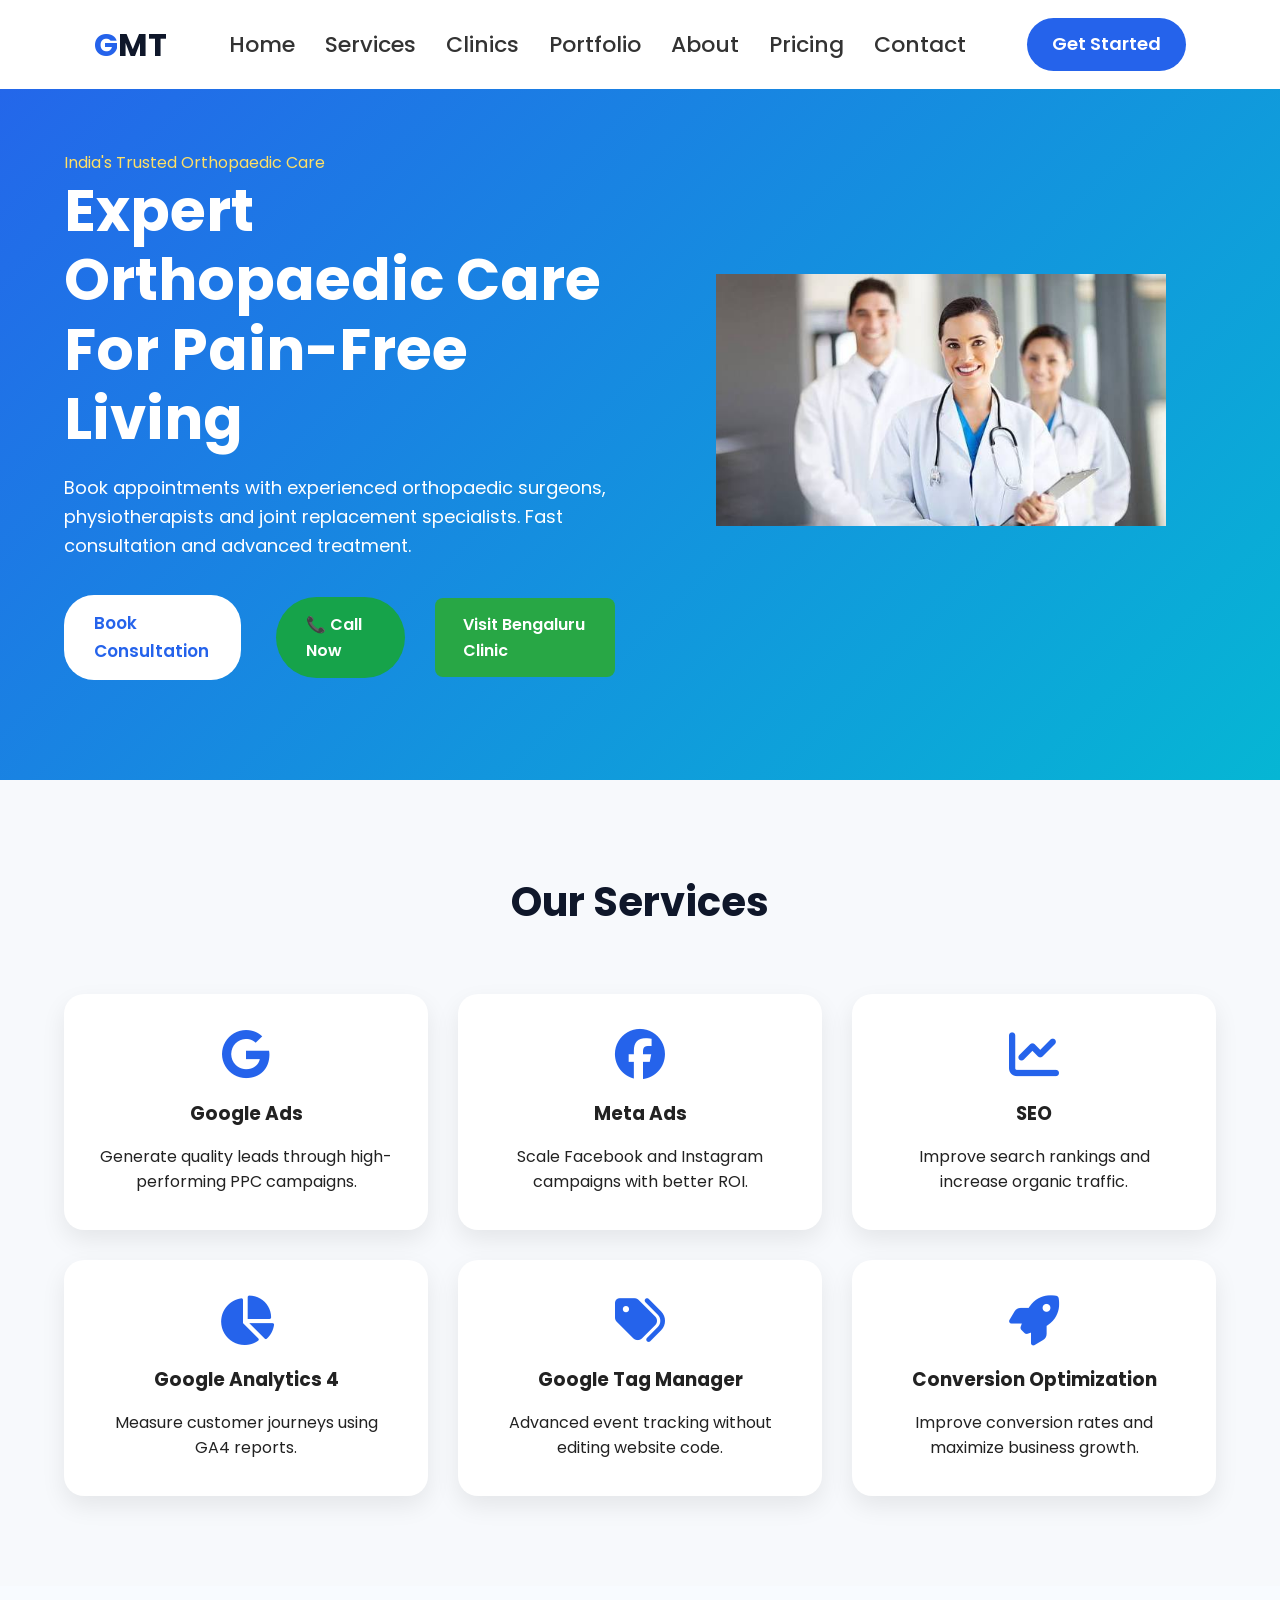
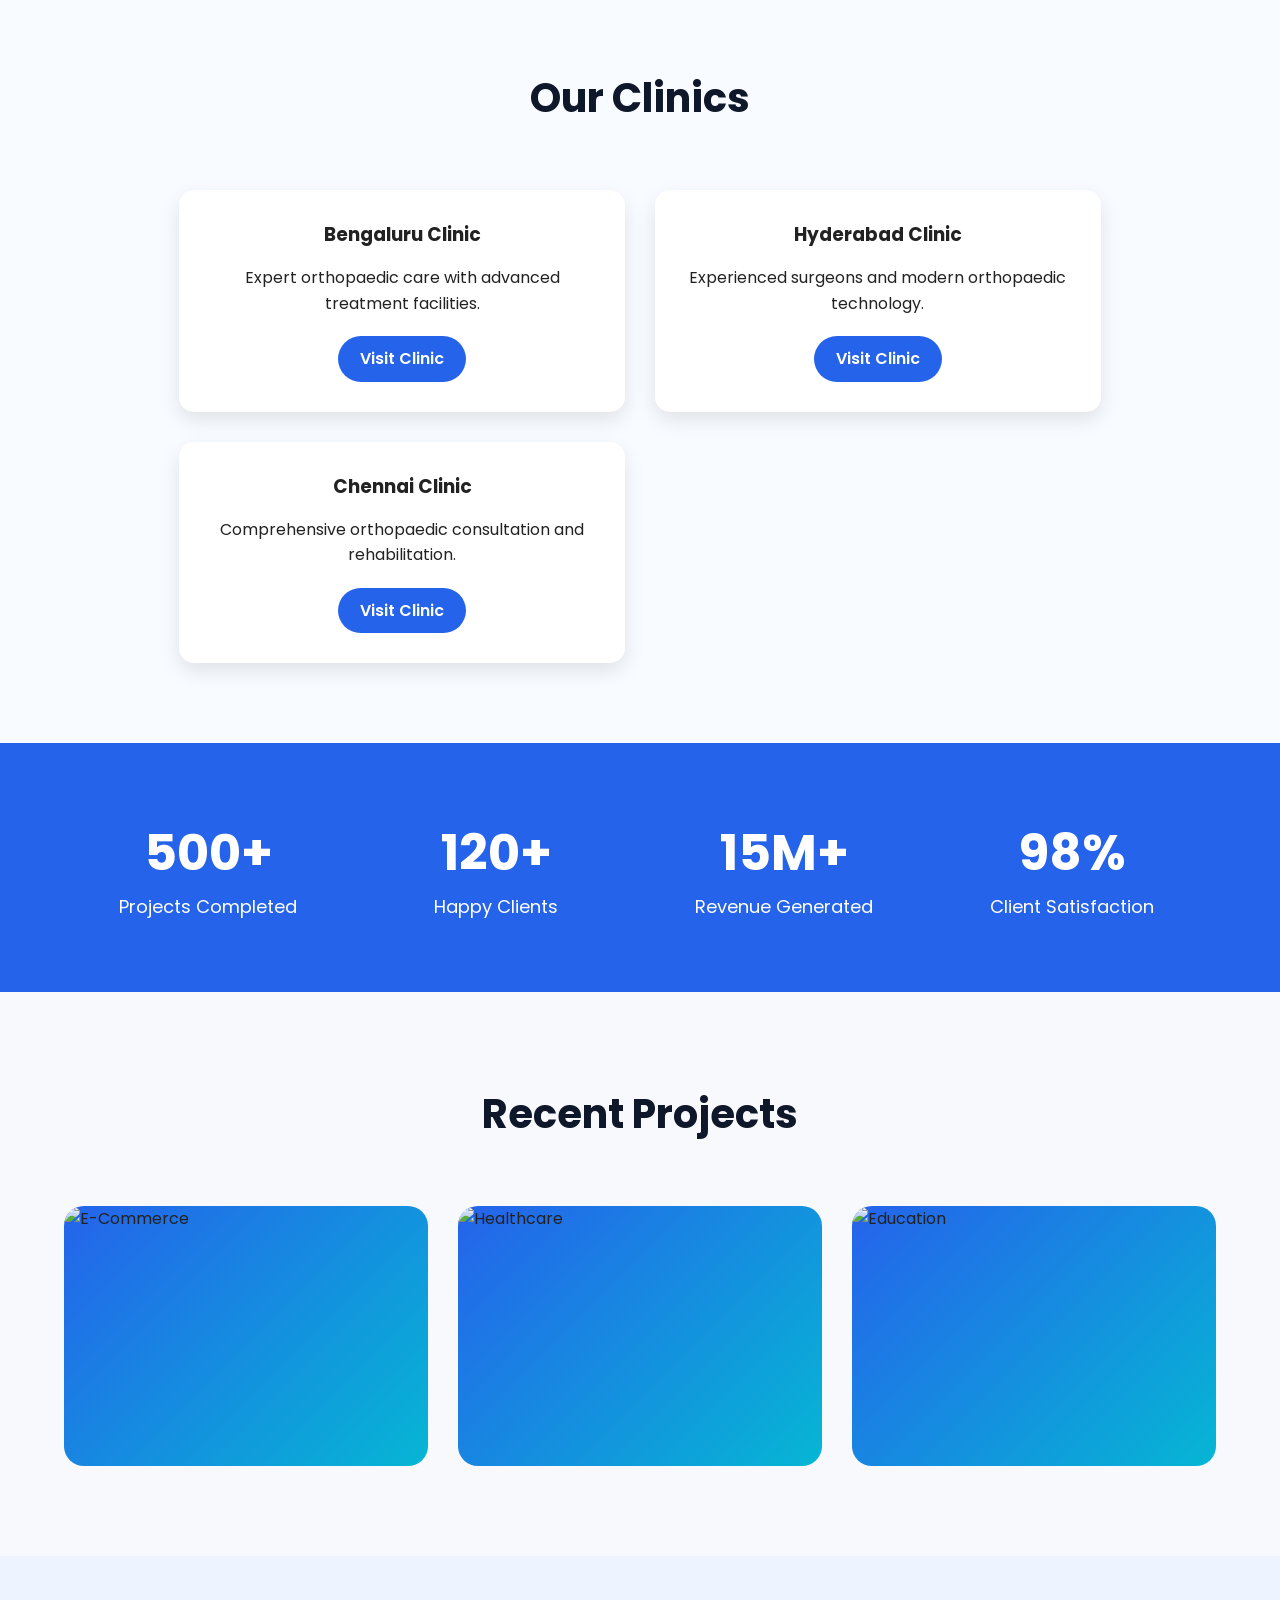
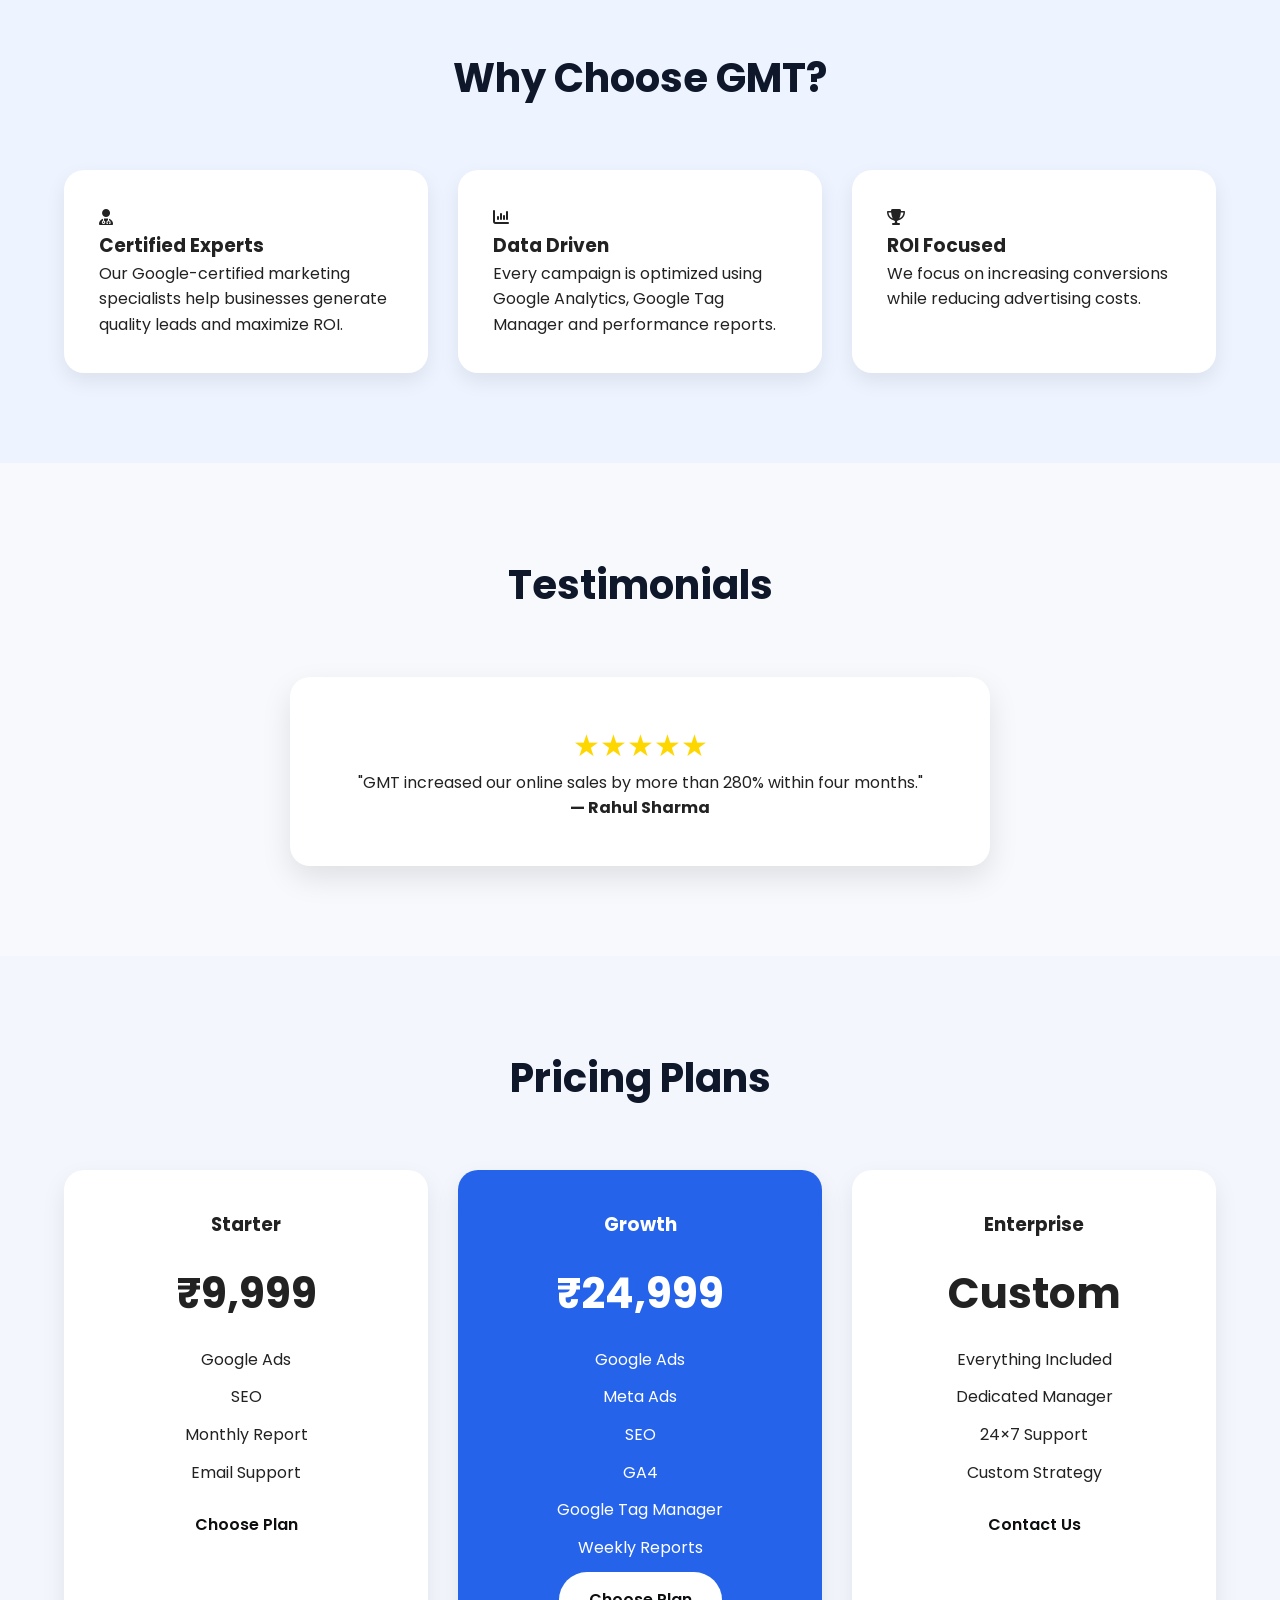
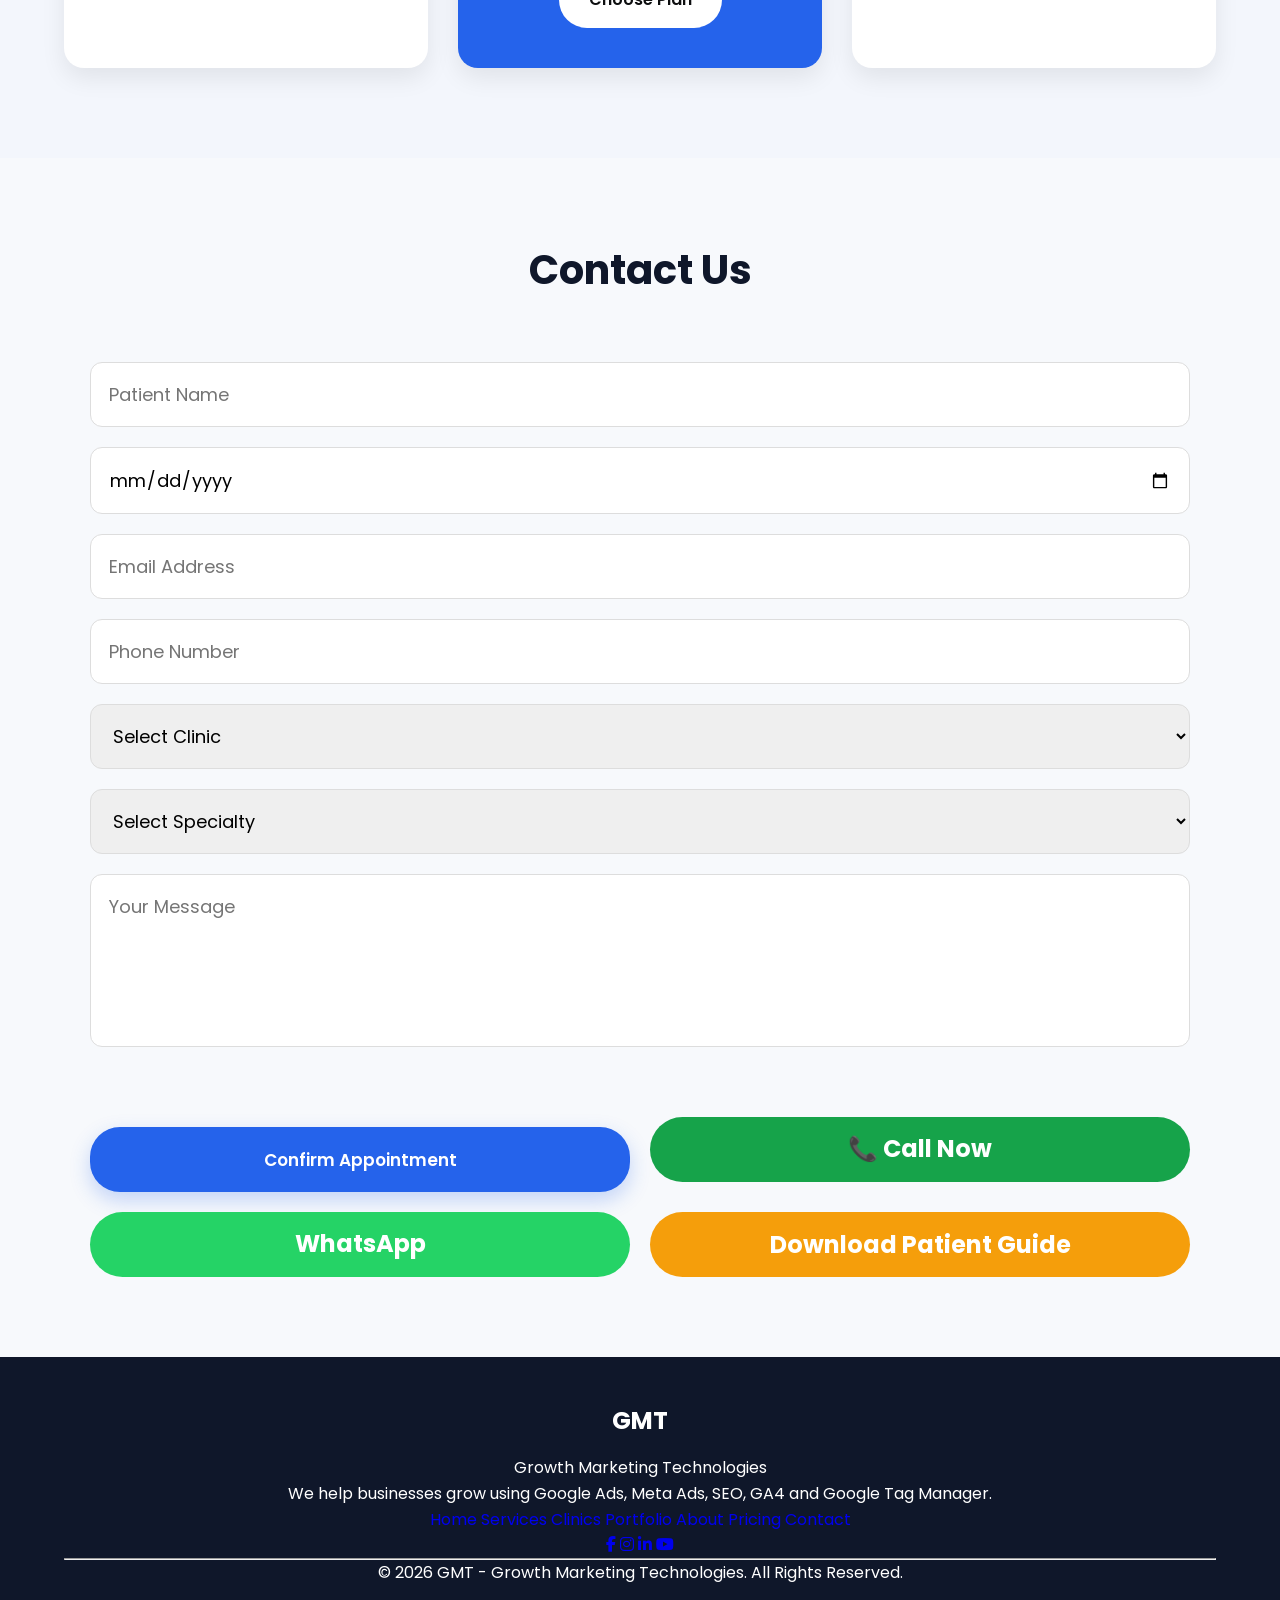
==== index.html @ f017fd28 "Initial website upload" ====
<!DOCTYPE html>
<html lang="en">

<head>

    <meta charset="UTF-8">

    <meta name="viewport" content="width=device-width, initial-scale=1.0">

    <title>GMT - Growth Marketing Technologies</title>

    <!-- Google Font -->

    <link href="https://fonts.googleapis.com/css2?family=Poppins:wght@300;400;500;600;700;800&display=swap" rel="stylesheet">

    <!-- Font Awesome -->

    <link rel="stylesheet" href="https://cdnjs.cloudflare.com/ajax/libs/font-awesome/6.5.2/css/all.min.css">

    <!-- Main CSS -->

    <link rel="stylesheet" href="style.css">

    <!-- Initialize dataLayer -->

    <script>
        window.dataLayer = window.dataLayer || [];
    </script>

    <!-- Google Tag Manager -->

    <script>
        (function(w, d, s, l, i) {

            w[l] = w[l] || [];

            w[l].push({

                'gtm.start': new Date().getTime(),

                event: 'gtm.js'

            });

            var f = d.getElementsByTagName(s)[0],

                j = d.createElement(s),

                dl = l != 'dataLayer' ? '&l=' + l : '';

            j.async = true;

            j.src = 'https://www.googletagmanager.com/gtm.js?id=' + i + dl;

            f.parentNode.insertBefore(j, f);

        })(window, document, 'script', 'dataLayer', 'GTM-KC8PQ2DM');
    </script>

    <!-- End Google Tag Manager -->

</head>

<body>

    <!-- Google Tag Manager (noscript) -->

    <noscript>

<iframe

src="https://www.googletagmanager.com/ns.html?id=GTM-KC8PQ2DM"

height="0"

width="0"

style="display:none;visibility:hidden">

</iframe>

</noscript>

    <!-- End Google Tag Manager (noscript) -->

    <!-- ================= HEADER ================= -->

    <header>

        <div class="container nav">

            <div class="logo">

                <span>G</span>MT

            </div>

            <nav>

                <ul>

                    <li><a href="#home">Home</a></li>

                    <li><a href="#services">Services</a></li>

                    <li><a href="#clinics">Clinics</a></li>

                    <li><a href="#portfolio">Portfolio</a></li>

                    <li><a href="#about">About</a></li>

                    <li><a href="#pricing">Pricing</a></li>

                    <li><a href="#contact">Contact</a></li>

                </ul>

            </nav>

            <a href="landing.html" id="headerBookBtn" class="btn">

            Get Started

        </a>

        </div>

    </header>

    <!-- ================= HERO ================= -->

    <section class="hero" id="home">

        <div class="container hero-grid">

            <div class="hero-left">

                <span class="tag">

                India's Trusted Orthopaedic Care

            </span>

                <h1>

                    Expert Orthopaedic Care

                    <br> For Pain-Free Living

                </h1>

                <p>

                    Book appointments with experienced orthopaedic surgeons, physiotherapists and joint replacement specialists. Fast consultation and advanced treatment.

                </p>

                <div class="hero-buttons">

                    <a href="landing.html" id="heroBookBtn" class="btn">

                    Book Consultation

                </a>

                    <a href="tel:+919999999999" id="heroCallBtn" class="btn-call">

                    📞 Call Now

                </a>

                    <a href="clinics/bengaluru.html" class="btn-clinic">

                    Visit Bengaluru Clinic

                </a>

                </div>

            </div>

            <div class="hero-right">

                <img src="images/doctor.png" alt="Orthopaedic Doctor">

            </div>

        </div>

    </section>
    <!-- ================= SERVICES ================= -->

    <section class="services" id="services">

        <div class="container">

            <h2 class="title">
                Our Services
            </h2>

            <div class="service-grid">

                <div class="service-card">

                    <i class="fa-brands fa-google"></i>

                    <h3>Google Ads</h3>

                    <p>
                        Generate quality leads through high-performing PPC campaigns.
                    </p>

                </div>

                <div class="service-card">

                    <i class="fa-brands fa-facebook"></i>

                    <h3>Meta Ads</h3>

                    <p>
                        Scale Facebook and Instagram campaigns with better ROI.
                    </p>

                </div>

                <div class="service-card">

                    <i class="fa-solid fa-chart-line"></i>

                    <h3>SEO</h3>

                    <p>
                        Improve search rankings and increase organic traffic.
                    </p>

                </div>

                <div class="service-card">

                    <i class="fa-solid fa-chart-pie"></i>

                    <h3>Google Analytics 4</h3>

                    <p>
                        Measure customer journeys using GA4 reports.
                    </p>

                </div>

                <div class="service-card">

                    <i class="fa-solid fa-tags"></i>

                    <h3>Google Tag Manager</h3>

                    <p>
                        Advanced event tracking without editing website code.
                    </p>

                </div>

                <div class="service-card">

                    <i class="fa-solid fa-rocket"></i>

                    <h3>Conversion Optimization</h3>

                    <p>
                        Improve conversion rates and maximize business growth.
                    </p>

                </div>

            </div>

        </div>

    </section>

    <!-- ================= CLINICS ================= -->

    <section class="clinics" id="clinics">

        <div class="container">

            <h2 class="title">
                Our Clinics
            </h2>

            <div class="clinic-grid">

                <div class="clinic-card">

                    <h3>Bengaluru Clinic</h3>

                    <p>
                        Expert orthopaedic care with advanced treatment facilities.
                    </p>

                    <a href="clinics/bengaluru.html" class="clinic-btn">

                    Visit Clinic

                </a>

                </div>

                <div class="clinic-card">

                    <h3>Hyderabad Clinic</h3>

                    <p>
                        Experienced surgeons and modern orthopaedic technology.
                    </p>

                    <a href="clinics/hyderabad.html" class="clinic-btn">

                    Visit Clinic

                </a>

                </div>

                <div class="clinic-card">

                    <h3>Chennai Clinic</h3>

                    <p>
                        Comprehensive orthopaedic consultation and rehabilitation.
                    </p>

                    <a href="clinics/chennai.html" class="clinic-btn">

                    Visit Clinic

                </a>

                </div>

            </div>

        </div>

    </section>

    <!-- ================= STATS ================= -->

    <section class="stats">

        <div class="container stats-grid">

            <div>

                <h2>500+</h2>

                <p>Projects Completed</p>

            </div>

            <div>

                <h2>120+</h2>

                <p>Happy Clients</p>

            </div>

            <div>

                <h2>15M+</h2>

                <p>Revenue Generated</p>

            </div>

            <div>

                <h2>98%</h2>

                <p>Client Satisfaction</p>

            </div>

        </div>

    </section>

    <!-- ================= PORTFOLIO ================= -->

    <section class="portfolio" id="portfolio">

        <div class="container">

            <h2 class="title">

                Recent Projects

            </h2>

            <div class="portfolio-grid">

                <div class="project">

                    <img src="https://images.unsplash.com/photo-1556740749-887f6717d7e4?w=700" alt="E-Commerce">

                    <div class="overlay">

                        <h3>E-Commerce</h3>

                    </div>

                </div>

                <div class="project">

                    <img src="https://images.unsplash.com/photo-1580281657527-47a3b3c61b35?w=700" alt="Healthcare">

                    <div class="overlay">

                        <h3>Healthcare</h3>

                    </div>

                </div>

                <div class="project">

                    <img src="https://images.unsplash.com/photo-1521737604893-d14cc237f11d?w=700" alt="Education">

                    <div class="overlay">

                        <h3>Education</h3>

                    </div>

                </div>

            </div>

        </div>

    </section>
    <!-- ================= ABOUT ================= -->

    <section class="about" id="about">

        <div class="container">

            <h2 class="title">

                Why Choose GMT?

            </h2>

            <div class="about-grid">

                <div>

                    <i class="fa-solid fa-user-doctor"></i>

                    <h3>Certified Experts</h3>

                    <p>

                        Our Google-certified marketing specialists help businesses generate quality leads and maximize ROI.

                    </p>

                </div>

                <div>

                    <i class="fa-solid fa-chart-column"></i>

                    <h3>Data Driven</h3>

                    <p>

                        Every campaign is optimized using Google Analytics, Google Tag Manager and performance reports.

                    </p>

                </div>

                <div>

                    <i class="fa-solid fa-trophy"></i>

                    <h3>ROI Focused</h3>

                    <p>

                        We focus on increasing conversions while reducing advertising costs.

                    </p>

                </div>

            </div>

        </div>

    </section>

    <!-- ================= TESTIMONIAL ================= -->

    <section class="testimonial">

        <div class="container">

            <h2 class="title">

                Testimonials

            </h2>

            <div class="testimonial-box">

                <p>

                    ★★★★★

                </p>

                <p>

                    "GMT increased our online sales by more than 280% within four months."

                </p>

                <h4>

                    — Rahul Sharma

                </h4>

            </div>

        </div>

    </section>

    <!-- ================= PRICING ================= -->

    <section class="pricing" id="pricing">

        <div class="container">

            <h2 class="title">

                Pricing Plans

            </h2>

            <div class="pricing-grid">

                <div class="price-card">

                    <h3>Starter</h3>

                    <h2>₹9,999</h2>

                    <ul>

                        <li>Google Ads</li>

                        <li>SEO</li>

                        <li>Monthly Report</li>

                        <li>Email Support</li>

                    </ul>

                    <a href="#" class="btn">

                    Choose Plan

                </a>

                </div>

                <div class="price-card featured">

                    <h3>Growth</h3>

                    <h2>₹24,999</h2>

                    <ul>

                        <li>Google Ads</li>

                        <li>Meta Ads</li>

                        <li>SEO</li>

                        <li>GA4</li>

                        <li>Google Tag Manager</li>

                        <li>Weekly Reports</li>

                    </ul>

                    <a href="#" class="btn">

                    Choose Plan

                </a>

                </div>

                <div class="price-card">

                    <h3>Enterprise</h3>

                    <h2>Custom</h2>

                    <ul>

                        <li>Everything Included</li>

                        <li>Dedicated Manager</li>

                        <li>24×7 Support</li>

                        <li>Custom Strategy</li>

                    </ul>

                    <a href="#" class="btn">

                    Contact Us

                </a>

                </div>

            </div>

        </div>

    </section>

    <!-- ================= CONTACT ================= -->

    <section class="contact" id="contact">

        <div class="container">

            <h2 class="title">Contact Us</h2>

            <form id="appointmentForm">

                <!-- Patient Name -->
                <input type="text" id="name" placeholder="Patient Name" required>

                <!-- Appointment Date -->
                <input type="date" id="date" required>

                <!-- Email -->
                <input type="email" id="email" placeholder="Email Address" required>

                <!-- Phone -->
                <input type="tel" id="phone" placeholder="Phone Number" required>

                <!-- Clinic -->
                <select id="clinic" required>
                <option value="">Select Clinic</option>
                <option value="Bengaluru">Bengaluru</option>
                <option value="Hyderabad">Hyderabad</option>
                <option value="Chennai">Chennai</option>
            </select>

                <!-- Specialty -->
                <select id="specialty" required>
                <option value="">Select Specialty</option>
                <option value="Knee">Knee Replacement</option>
                <option value="Hip">Hip Replacement</option>
                <option value="Sports Injury">Sports Injury</option>
                <option value="Spine">Spine Surgery</option>
            </select>

                <!-- Message -->
                <textarea id="message" rows="5" placeholder="Your Message"></textarea>

                <!-- Action Buttons -->
                <div class="action-buttons">

                    <button type="submit" id="submitAppointment">
                    Confirm Appointment
                </button>

                    <a href="tel:+919999999999" id="contactCallBtn">
                    📞 Call Now
                </a>

                    <a href="https://wa.me/919999999999" target="_blank" id="whatsappBtn">
                    WhatsApp
                </a>

                    <button type="button" id="downloadGuide">
                    Download Patient Guide
                </button>

                </div>

            </form>

        </div>

    </section>
    <!-- ================= FOOTER ================= -->

    <footer>

        <div class="container">

            <h2>GMT</h2>

            <p>

                Growth Marketing Technologies

            </p>

            <p>

                We help businesses grow using Google Ads, Meta Ads, SEO, GA4 and Google Tag Manager.

            </p>

            <div class="footer-links">

                <a href="#home">Home</a>

                <a href="#services">Services</a>

                <a href="#clinics">Clinics</a>

                <a href="#portfolio">Portfolio</a>

                <a href="#about">About</a>

                <a href="#pricing">Pricing</a>

                <a href="#contact">Contact</a>

            </div>

            <div class="social-icons">

                <a href="#">

                    <i class="fab fa-facebook-f"></i>

                </a>

                <a href="#">

                    <i class="fab fa-instagram"></i>

                </a>

                <a href="#">

                    <i class="fab fa-linkedin-in"></i>

                </a>

                <a href="#">

                    <i class="fab fa-youtube"></i>

                </a>

            </div>

            <hr>

            <p>

                © 2026 GMT - Growth Marketing Technologies. All Rights Reserved.

            </p>

        </div>

        </div>

        <!-- ================= JAVASCRIPT ================= -->

        <script src="script.js"></script>

</body>

</input id="date" required>
---- style.css ----
/* ===========================
   GOOGLE FONT
=========================== */

@import url('https://fonts.googleapis.com/css2?family=Poppins:wght@300;400;500;600;700;800&display=swap');

/* ===========================
   RESET
=========================== */

* {
    margin: 0;
    padding: 0;
    box-sizing: border-box;
    font-family: 'Poppins', sans-serif;
}

html {
    scroll-behavior: smooth;
}

body {
    background: #f7f9fc;
    color: #222;
    line-height: 1.6;
}

a {
    text-decoration: none;
}

ul {
    list-style: none;
}

img {
    max-width: 100%;
    display: block;
}


/* ===========================
   CONTAINER
=========================== */

.container {
    width: 90%;
    max-width: 1200px;
    margin: auto;
}


/* ===========================
   HEADER
=========================== */

header {
    position: fixed;
    top: 0;
    left: 0;
    width: 100%;
    background: #fff;
    box-shadow: 0 5px 15px rgba(0, 0, 0, .08);
    z-index: 999;
}

.nav {
    max-width: 1200px;
    margin: 0 auto;
    display: flex;
    align-items: center;
    justify-content: space-between;
    padding: 18px 30px;
}

.logo h2 {
    font-size: 42px;
    color: #0f172a;
}

nav {
    display: flex;
    gap: 40px;
}

nav a {
    color: #333;
    text-decoration: none;
    font-size: 22px;
    font-weight: 500;
}

#headerBookBtn {
    background: #2563eb;
    color: #fff;
    border: none;
    padding: 14px 28px;
    border-radius: 30px;
    font-size: 18px;
    cursor: pointer;
}

#headerBookBtn:hover {
    background: #1d4ed8;
}

.logo {
    font-size: 32px;
    font-weight: 700;
    color: #0f172a;
}

.logo span {
    color: #2563eb;
}

nav ul {
    display: flex;
    gap: 30px;
}

nav a {
    color: #333;
    font-weight: 500;
    transition: .3s;
}

nav a:hover {
    color: #2563eb;
}


/* ===========================
   HEADER
=========================== */

header {
    position: fixed;
    top: 0;
    left: 0;
    width: 100%;
    background: #fff;
    box-shadow: 0 4px 15px rgba(0, 0, 0, .08);
    z-index: 1000;
}

.container {
    width: 90%;
    max-width: 1250px;
    margin: auto;
}

.navbar {
    display: flex;
    justify-content: space-between;
    align-items: center;
    height: 90px;
}


/* Logo */

.logo a {
    text-decoration: none;
    font-size: 46px;
    font-weight: 700;
    color: #2563eb;
}


/* Navigation */

.nav-menu {
    display: flex;
    align-items: center;
    gap: 40px;
    list-style: none;
}

.nav-menu a {
    text-decoration: none;
    color: #333;
    font-size: 20px;
    font-weight: 500;
    transition: .3s;
}

.nav-menu a:hover {
    color: #2563eb;
}


/* Button */

.book-btn {
    text-decoration: none;
    background: #2563eb;
    color: #fff;
    padding: 16px 30px;
    border-radius: 12px;
    font-size: 18px;
    font-weight: 600;
    transition: .3s;
}


/* ===========================
   BUTTONS
=========================== */

.btn {
    display: inline-block;
    background: #2563eb;
    color: #fff;
    padding: 12px 28px;
    border-radius: 30px;
    transition: .3s;
    font-weight: 600;
}

.btn:hover {
    background: #0d4fd8;
    transform: translateY(-3px);
}

.btn-outline {
    display: inline-block;
    border: 2px solid #2563eb;
    color: #2563eb;
    padding: 11px 28px;
    border-radius: 30px;
    margin-left: 15px;
    transition: .3s;
}

.btn-outline:hover {
    background: #2563eb;
    color: #fff;
}


/* ===========================
   HERO
=========================== */

.hero {
    padding: 150px 0 100px;
    background: linear-gradient(135deg, #2563eb, #06b6d4);
    color: #fff;
}

.hero-grid {
    display: grid;
    grid-template-columns: 1fr 1fr;
    align-items: center;
    gap: 50px;
}

.hero h1 {
    font-size: 58px;
    line-height: 1.2;
    margin-bottom: 20px;
}

.hero span {
    color: #ffe066;
}

.hero p {
    font-size: 18px;
    margin-bottom: 35px;
}

.hero-buttons {
    margin-top: 25px;
}


/* ===========================
   DASHBOARD
=========================== */

.dashboard {
    display: grid;
    gap: 20px;
}

.card {
    background: #fff;
    color: #222;
    border-radius: 20px;
    padding: 25px;
    box-shadow: 0 15px 40px rgba(0, 0, 0, .15);
    transition: .3s;
}

.card:hover {
    transform: translateY(-10px);
}

.card h3 {
    color: #666;
}

.card h2 {
    margin: 10px 0;
    color: #2563eb;
}

.card p {
    color: #16a34a;
    font-weight: bold;
}


/* ===========================
   TITLES
=========================== */

.title {
    text-align: center;
    font-size: 40px;
    margin-bottom: 60px;
    color: #0f172a;
}


/* ===========================
   SERVICES
=========================== */

.services {
    padding: 90px 0;
}

.service-grid {
    display: grid;
    grid-template-columns: repeat(3, 1fr);
    gap: 30px;
}

.service-card {
    background: #fff;
    border-radius: 20px;
    padding: 35px;
    text-align: center;
    transition: .4s;
    box-shadow: 0 10px 25px rgba(0, 0, 0, .08);
}

.service-card:hover {
    transform: translateY(-10px);
}

.service-card i {
    font-size: 50px;
    color: #2563eb;
    margin-bottom: 20px;
}

.service-card h3 {
    margin-bottom: 15px;
}


/* ===========================
   STATS
=========================== */

.stats {
    background: #2563eb;
    color: #fff;
    padding: 70px 0;
}

.stats-grid {
    display: grid;
    grid-template-columns: repeat(4, 1fr);
    text-align: center;
}

.stats h2 {
    font-size: 50px;
}

.stats p {
    font-size: 18px;
}


/* ===========================
   PORTFOLIO
=========================== */

.portfolio {
    padding: 90px 0;
}

.portfolio-grid {
    display: grid;
    grid-template-columns: repeat(3, 1fr);
    gap: 30px;
}

.project {
    height: 260px;
    background: linear-gradient(135deg, #2563eb, #06b6d4);
    border-radius: 20px;
    overflow: hidden;
    position: relative;
    cursor: pointer;
}

.overlay {
    position: absolute;
    inset: 0;
    background: rgba(0, 0, 0, .55);
    display: flex;
    align-items: center;
    justify-content: center;
    color: #fff;
    opacity: 0;
    transition: .4s;
}

.project:hover .overlay {
    opacity: 1;
}


/* ===========================
   ABOUT
=========================== */

.about {
    padding: 90px 0;
    background: #eef4ff;
}

.about-grid {
    display: grid;
    grid-template-columns: repeat(3, 1fr);
    gap: 30px;
}

.about-grid div {
    background: #fff;
    padding: 35px;
    border-radius: 20px;
    box-shadow: 0 8px 20px rgba(0, 0, 0, .08);
}


/* ===========================
   TESTIMONIAL
=========================== */

.testimonial {
    padding: 90px 0;
}

.testimonial-box {
    max-width: 700px;
    margin: auto;
    background: #fff;
    padding: 45px;
    border-radius: 20px;
    text-align: center;
    box-shadow: 0 12px 30px rgba(0, 0, 0, .1);
}

.testimonial-box p:first-child {
    font-size: 30px;
    color: gold;
}


/* ===========================
   PRICING
=========================== */

.pricing {
    padding: 90px 0;
    background: #f3f6fc;
}

.pricing-grid {
    display: grid;
    grid-template-columns: repeat(3, 1fr);
    gap: 30px;
}

.price-card {
    background: #fff;
    border-radius: 20px;
    padding: 40px;
    text-align: center;
    box-shadow: 0 10px 25px rgba(0, 0, 0, .08);
    transition: .4s;
}

.price-card:hover {
    transform: translateY(-10px);
}

.featured {
    background: #2563eb;
    color: #fff;
    transform: scale(1.05);
}

.price-card h2 {
    margin: 20px 0;
    font-size: 42px;
}

.price-card ul li {
    margin: 12px 0;
}


/* ===========================
   CONTACT
=========================== */

.contact {
    padding: 80px 0;
}

.contact .container {
    width: 90%;
    max-width: 1100px;
    margin: auto;
}

#appointmentForm {
    display: flex;
    flex-direction: column;
    gap: 20px;
}

#appointmentForm input,
#appointmentForm select,
#appointmentForm textarea {
    width: 100%;
    padding: 18px;
    font-size: 18px;
    border: 1px solid #ddd;
    border-radius: 12px;
    outline: none;
}

#appointmentForm textarea {
    resize: none;
}


/* ===========================
   FOOTER
=========================== */

footer {
    background: #0f172a;
    color: #fff;
    text-align: center;
    padding: 45px 0;
}

footer h2 {
    margin-bottom: 15px;
}


/* ===========================
   RESPONSIVE
=========================== */

@media(max-width:992px) {
    .hero-grid,
    .about-grid,
    .service-grid,
    .portfolio-grid,
    .pricing-grid,
    .stats-grid {
        grid-template-columns: 1fr 1fr;
    }
    .hero h1 {
        font-size: 42px;
    }
    nav ul {
        gap: 18px;
    }
}

@media(max-width:768px) {
    .nav {
        flex-direction: column;
        gap: 20px;
    }
    .hero-grid,
    .about-grid,
    .service-grid,
    .portfolio-grid,
    .pricing-grid,
    .stats-grid {
        grid-template-columns: 1fr;
    }
    .hero {
        text-align: center;
    }
    .hero h1 {
        font-size: 36px;
    }
    .btn-outline {
        margin-left: 0;
        margin-top: 15px;
    }
    .title {
        font-size: 32px;
    }
}

.btn-clinic {
    display: inline-block;
    background: #28a745;
    color: #fff;
    padding: 14px 28px;
    border-radius: 8px;
    text-decoration: none;
    font-weight: 600;
    transition: 0.3s;
    margin-left: 10px;
}

.btn-clinic:hover {
    background: #218838;
    transform: translateY(-3px);
}

.clinics {
    padding: 80px 10%;
    background: #f8fbff;
    text-align: center;
}

.clinic-grid {
    display: grid;
    grid-template-columns: repeat(auto-fit, minmax(300px, 1fr));
    gap: 30px;
    margin-top: 40px;
}

.clinic-card {
    background: #fff;
    padding: 30px;
    border-radius: 15px;
    box-shadow: 0 8px 20px rgba(0, 0, 0, .1);
    transition: 0.3s;
}

.clinic-card:hover {
    transform: translateY(-8px);
}

.clinic-card h3 {
    margin-bottom: 15px;
}

.clinic-card p {
    margin-bottom: 20px;
}

.clinic-btn {
    display: inline-block;
    padding: 12px 25px;
    background: #0d6efd;
    color: #fff;
    text-decoration: none;
    border-radius: 8px;
    transition: 0.3s;
}

.clinic-btn:hover {
    background: #084298;
}

.nav-links {
    display: flex;
    align-items: center;
    gap: 35px;
    list-style: none;
}

.nav-links a {
    text-decoration: none;
    color: #333;
    font-size: 18px;
    font-weight: 500;
    transition: 0.3s;
}

.nav-links a:hover {
    color: #2563eb;
}


/* Clinics Button */

.clinic-btn {
    background: #2563eb;
    color: #fff !important;
    padding: 10px 22px;
    border-radius: 30px;
    font-weight: 600;
}

.clinic-btn:hover {
    background: #1d4ed8;
}

.nav {
    display: flex;
    justify-content: space-between;
    align-items: center;
}

.cards {
    display: grid;
    grid-template-columns: repeat(auto-fit, minmax(280px, 1fr));
    gap: 30px;
    margin-top: 40px;
}

#headerBookBtn {
    background: #2563eb;
    color: white;
    padding: 12px 25px;
    border: none;
    border-radius: 30px;
    cursor: pointer;
    font-weight: 600;
}

#heroBookBtn,
#callNowBtn {
    padding: 15px 30px;
    border: none;
    border-radius: 30px;
    margin-right: 15px;
    cursor: pointer;
    font-size: 17px;
}

#heroBookBtn {
    background: white;
    color: #2563eb;
}

#callNowBtn {
    background: #16a34a;
    color: white;
}


/* Sticky Header */

header.sticky {
    background: #ffffff;
    box-shadow: 0 5px 20px rgba(0, 0, 0, .15);
    transition: 0.3s;
}

.hero-container {
    display: flex;
    align-items: center;
    justify-content: space-between;
    gap: 60px;
}

.hero-left {
    flex: 1;
}

.hero-right {
    flex: 1;
    display: flex;
    flex-direction: column;
    align-items: center;
    justify-content: center;
}

.hero-right img {
    width: 100%;
    max-width: 450px;
    margin-bottom: 30px;
}

.hero-buttons {
    display: flex;
    gap: 20px;
    justify-content: center;
    align-items: center;
}

.btn {
    background: #fff;
    color: #0d0e0f;
    padding: 15px 30px;
    border-radius: 50px;
    text-decoration: none;
    font-weight: 600;
}

.btn-call {
    background: #16a34a;
    color: #fff;
    padding: 15px 30px;
    border-radius: 50px;
    text-decoration: none;
    font-weight: 600;
}

.btn-call:hover {
    background: #15803d;
}


/* ===========================
   CONFIRM APPOINTMENT BUTTON
=========================== */

#submitAppointment {
    display: inline-block;
    background: #2563eb;
    color: #fff;
    border: none;
    padding: 14px 32px;
    border-radius: 30px;
    font-size: 17px;
    font-weight: 600;
    cursor: pointer;
    transition: all 0.3s ease;
    margin-top: 20px;
    box-shadow: 0 8px 20px rgba(37, 99, 235, 0.25);
}

#submitAppointment:hover {
    background: #1d4ed8;
    transform: translateY(-3px);
    box-shadow: 0 12px 25px rgba(37, 99, 235, 0.35);
}

#submitAppointment:active {
    transform: scale(0.98);
}

#submitAppointment:focus {
    outline: none;
}


/* ==========================================
   CONTACT FORM BUTTONS
========================================== */

.action-buttons {
    width: 100%;
    display: flex;
    justify-content: center;
    align-items: center;
    flex-wrap: wrap;
    gap: 20px;
    margin-top: 35px;
}


/* ===========================
   ACTION BUTTONS
=========================== */

.action-buttons {
    width: 100%;
    margin-top: 40px;
    display: grid;
    grid-template-columns: repeat(2, 1fr);
    gap: 20px;
}


/* Common Style */

.action-buttons button,
.action-buttons a {
    height: 65px;
    display: flex;
    justify-content: center;
    align-items: center;
    border: none;
    border-radius: 40px;
    font-size: 24px;
    font-weight: 700;
    text-decoration: none;
    cursor: pointer;
    transition: .3s;
    color: #fff;
}


/* Button Colors */

#submitAppointment {
    background: #2563eb;
}

#contactCallBtn {
    background: #16a34a;
}

#whatsappBtn {
    background: #25d366;
}

#downloadGuide {
    background: #f59e0b;
}

.action-buttons button:hover,
.action-buttons a:hover {
    transform: translateY(-4px);
    opacity: .9;
}


/* Mobile */

@media(max-width:768px) {
    .action-buttons {
        grid-template-columns: 1fr;
    }
}
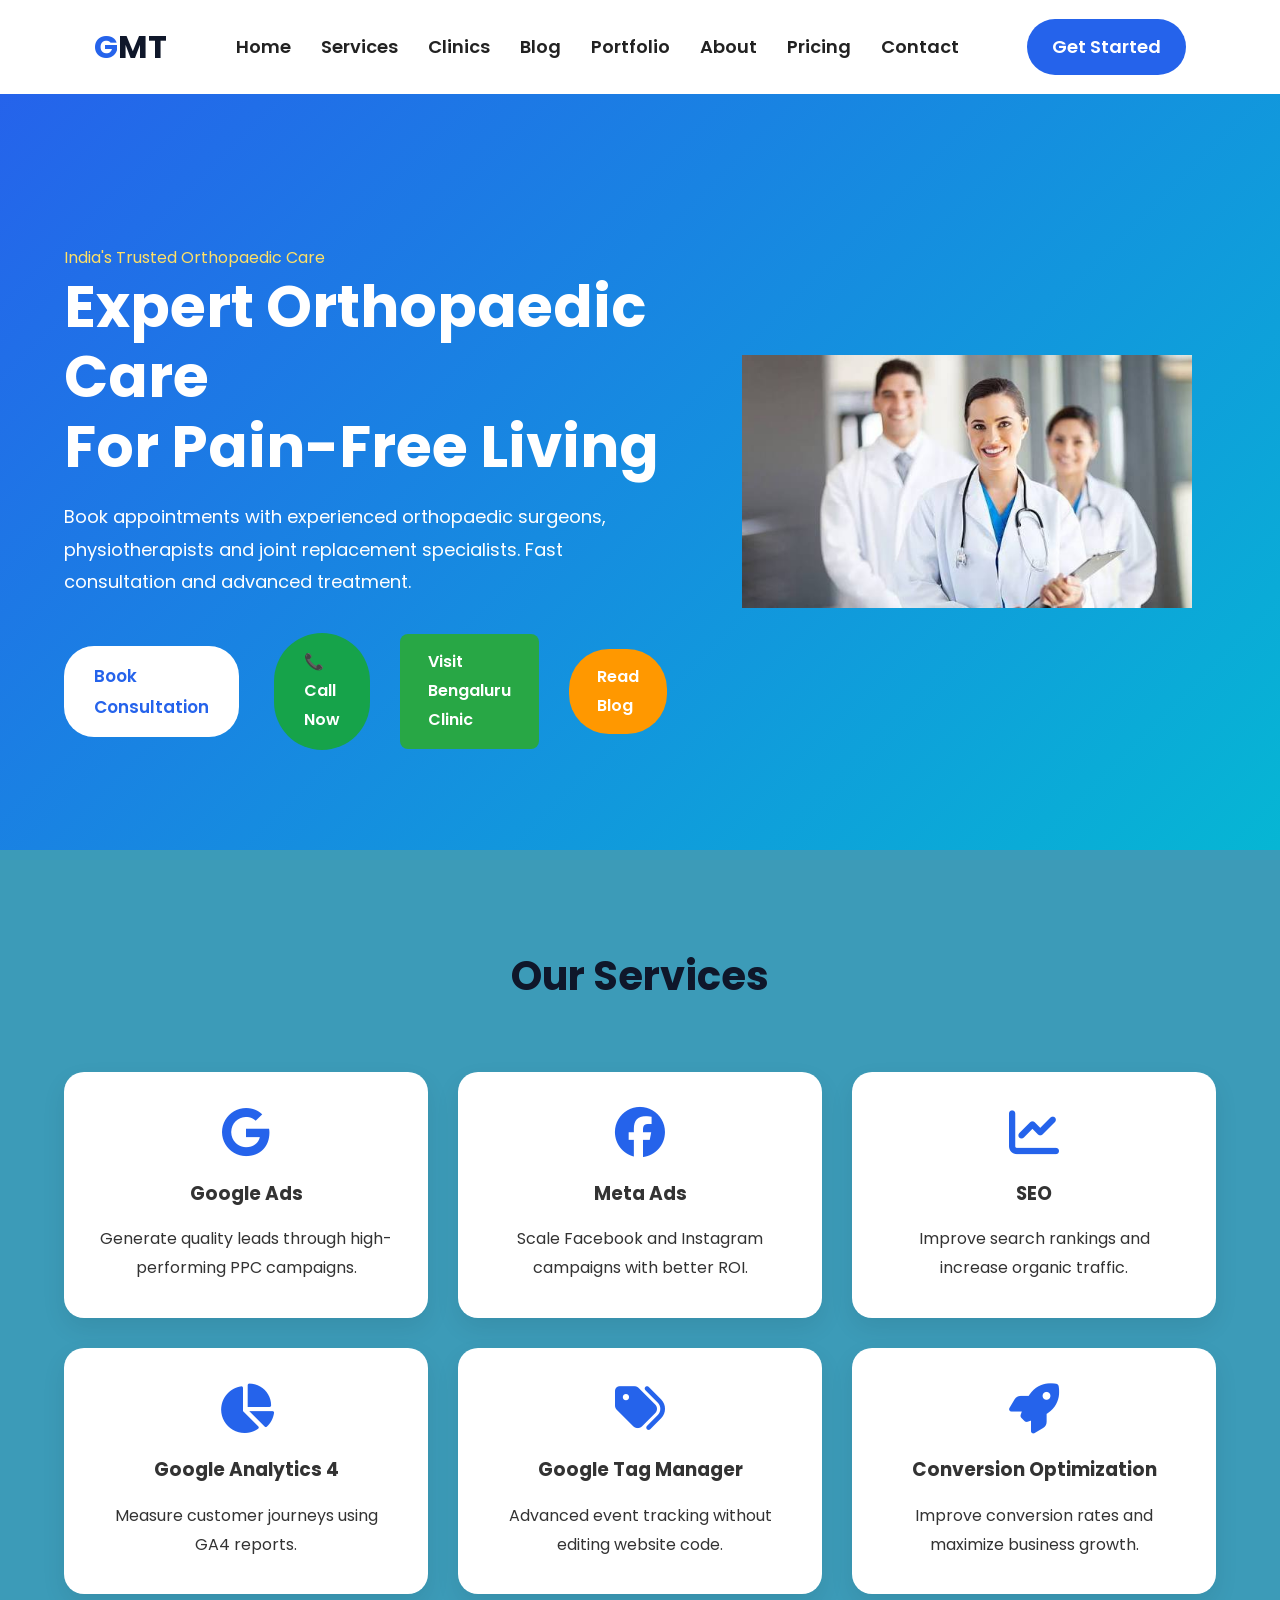
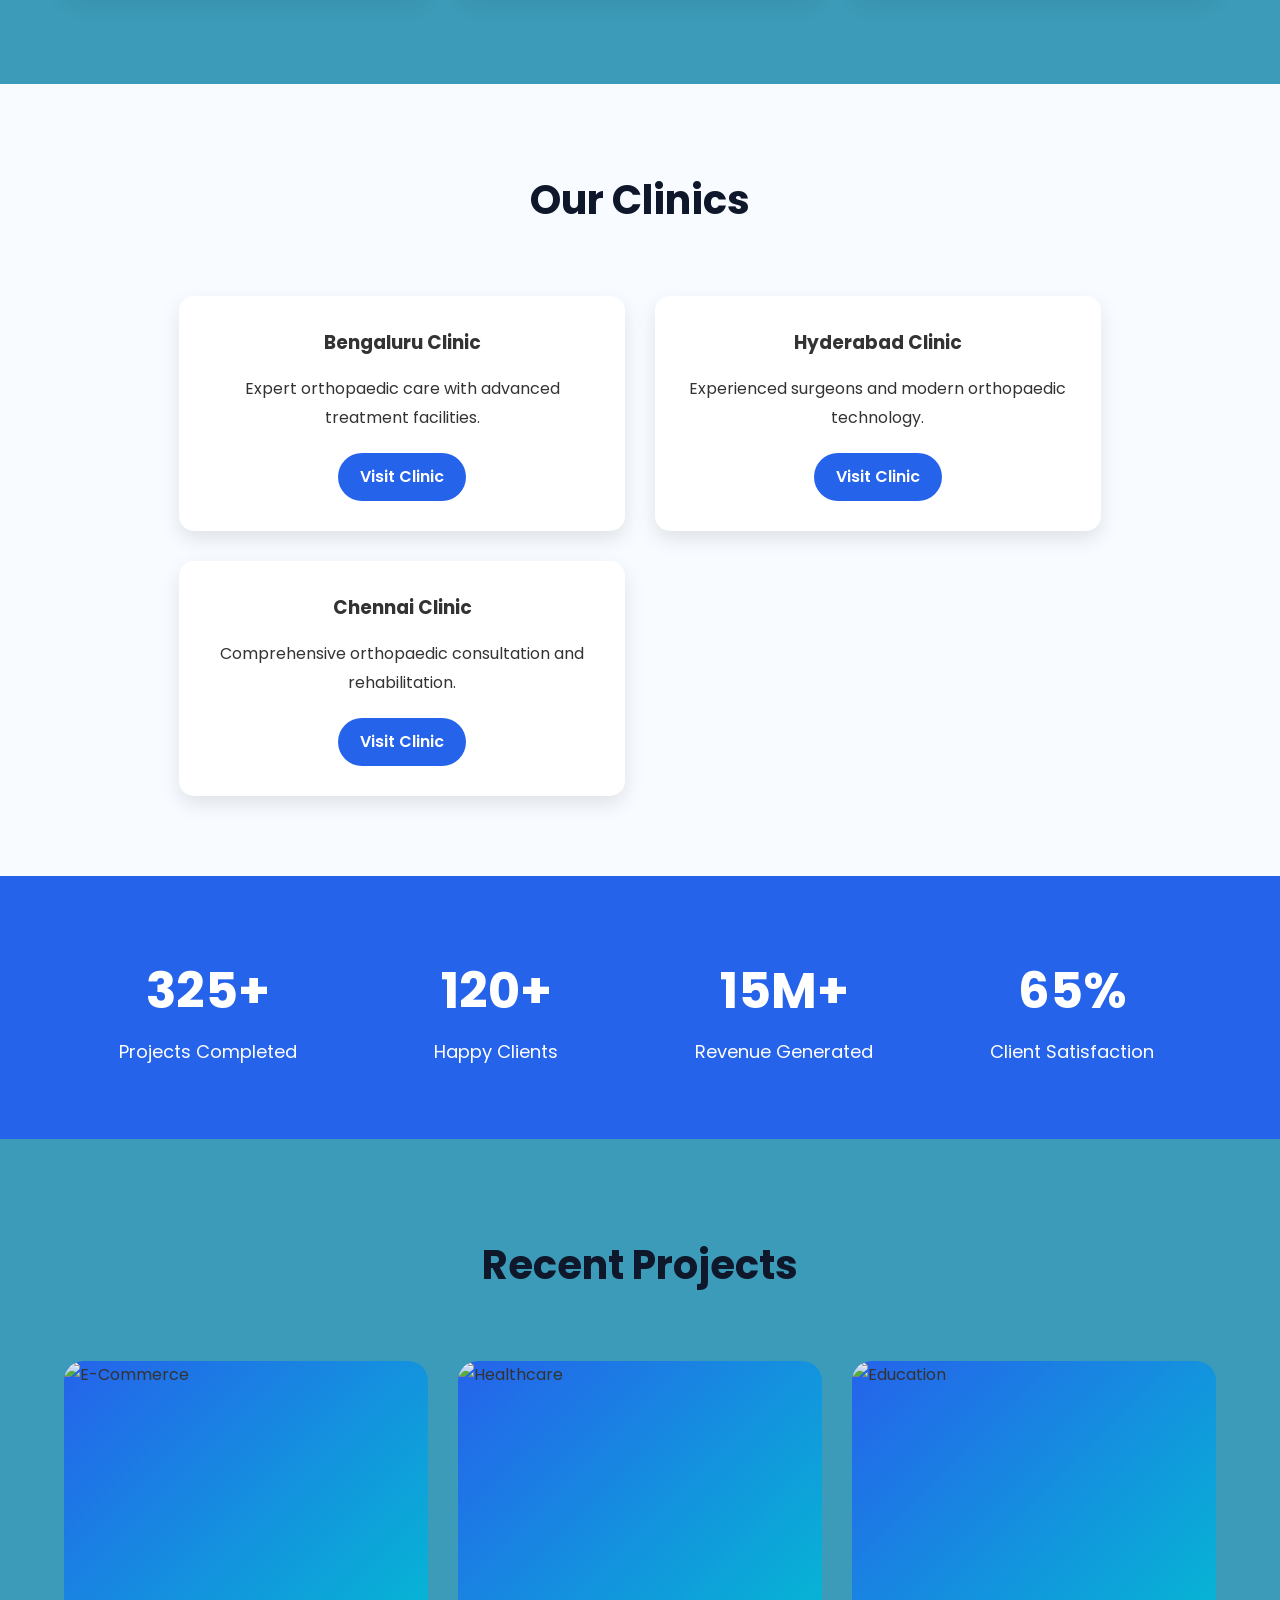
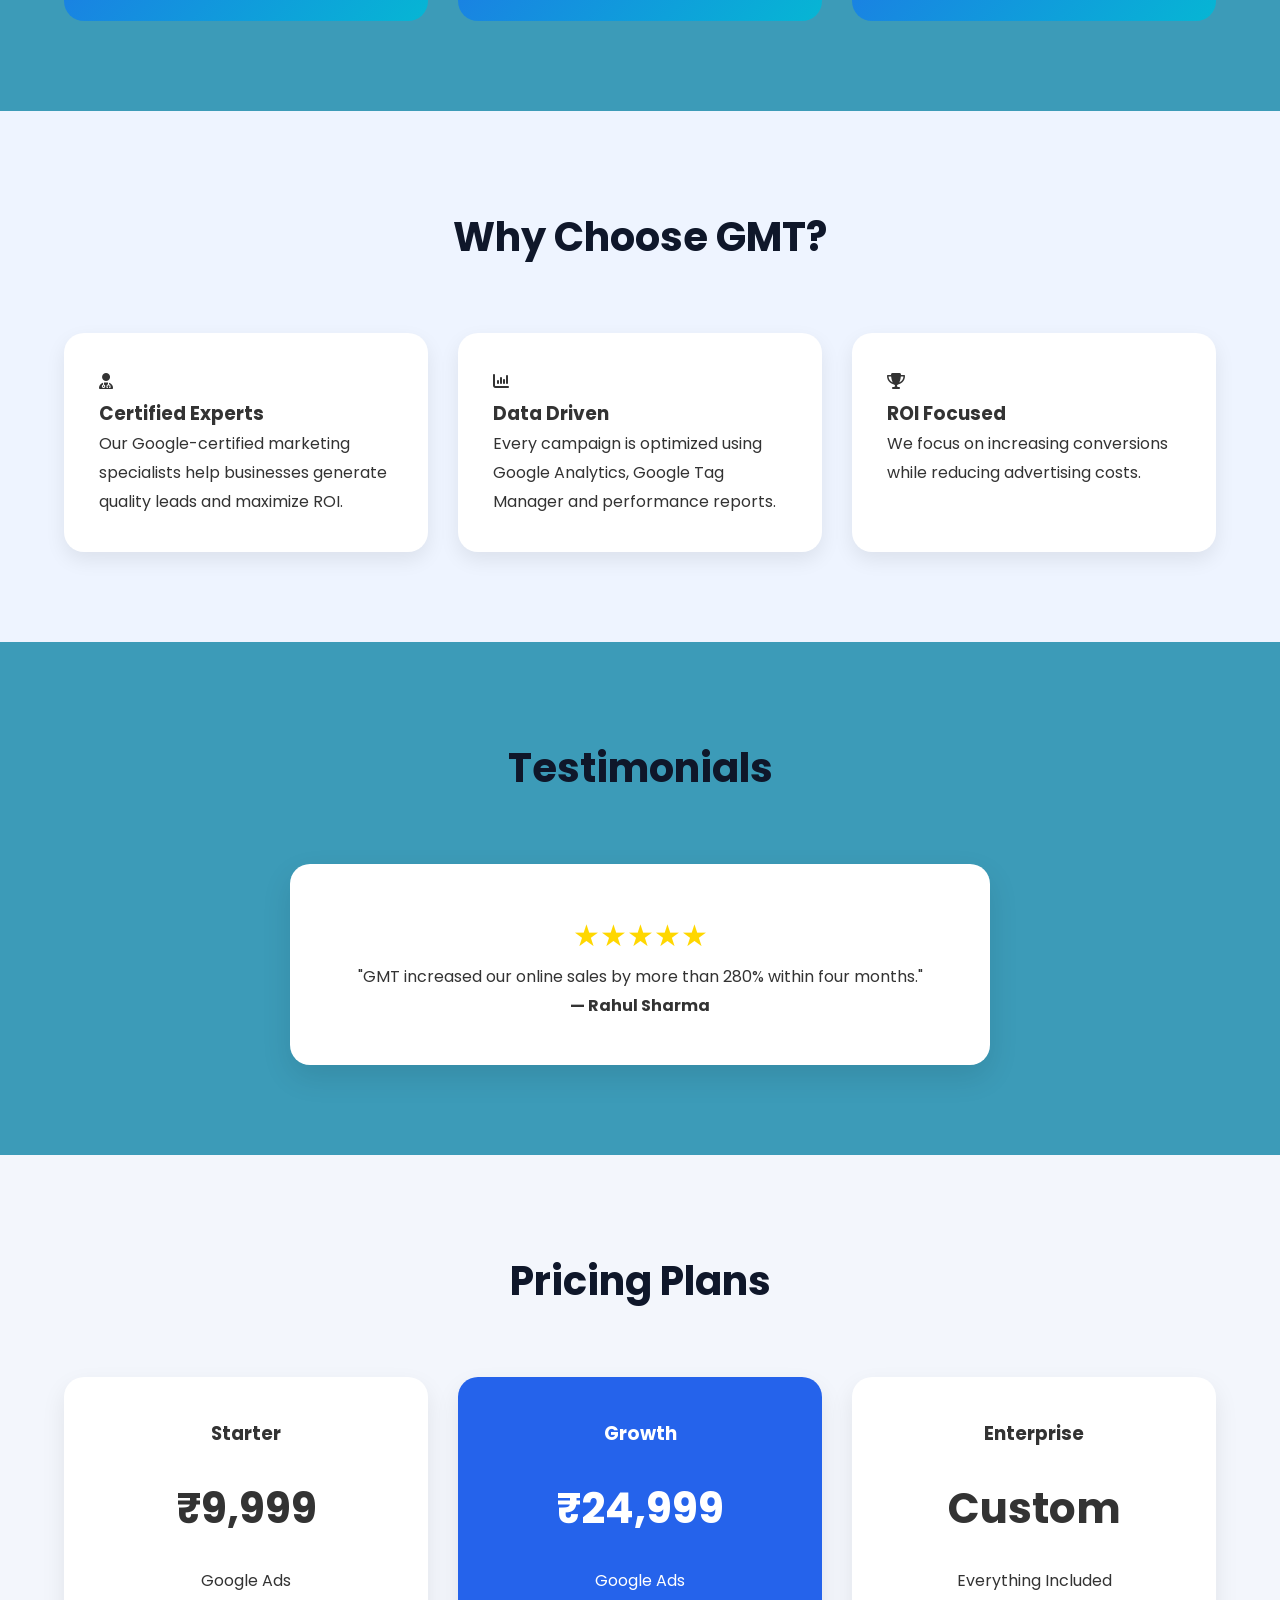
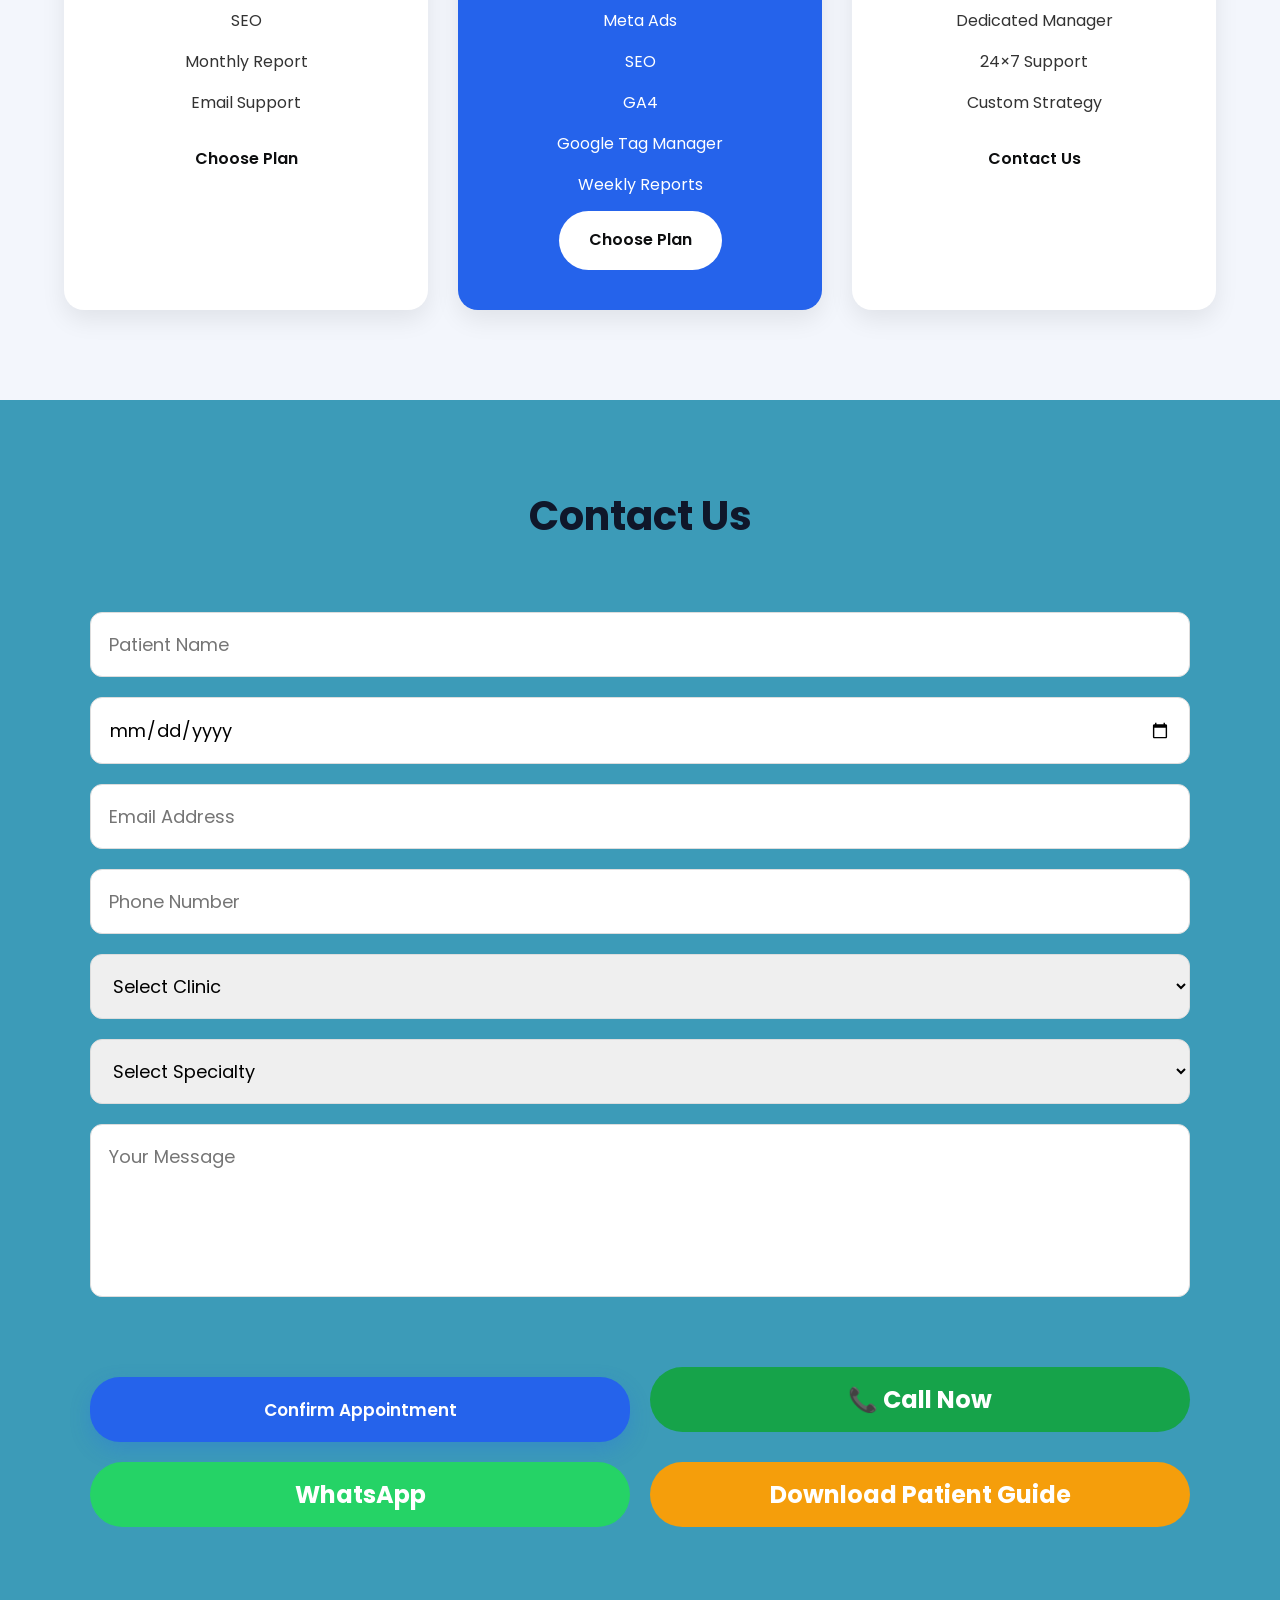
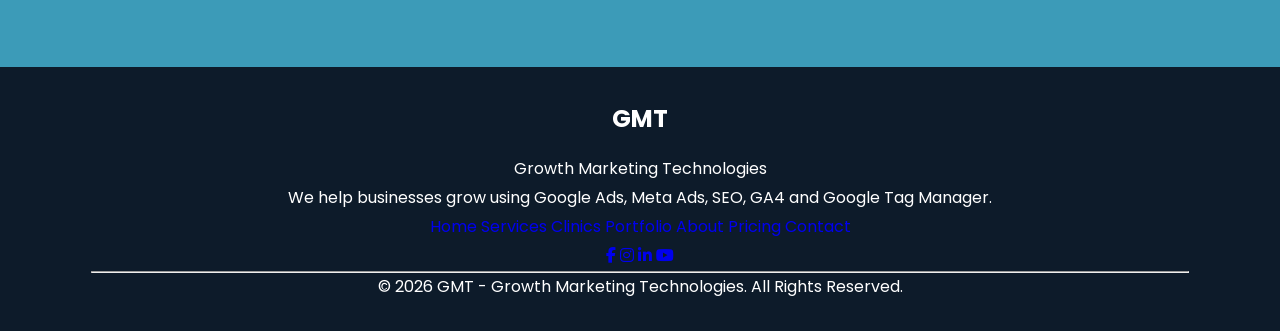
==== commit b95e49ed: "Added GTM" ====
--- a/index.html
+++ b/index.html
@@ -105,6 +105,8 @@
 
                     <li><a href="#clinics">Clinics</a></li>
 
+                    <li><a href="blog.html">Blog</a></li>
+
                     <li><a href="#portfolio">Portfolio</a></li>
 
                     <li><a href="#about">About</a></li>
@@ -173,6 +175,13 @@
 
                     Visit Bengaluru Clinic
 
+                </a>
+
+                    </a>
+
+                    <a href="blog.html" class="btn-blog">
+                    Read Blog
+                    
                 </a>
 
                 </div>
--- a/style.css
+++ b/style.css
@@ -931,10 +931,200 @@
 }
 
 
+/* Blog btn */
+
+.btn-blog {
+    display: inline-block;
+    padding: 14px 28px;
+    background: #ff9800;
+    color: #fff;
+    text-decoration: none;
+    border-radius: 40px;
+    font-weight: 600;
+    transition: .3s;
+    margin-left: 10px;
+}
+
+.btn-blog:hover {
+    background: #e68900;
+    transform: translateY(-3px);
+}
+
+
+/* ===========================
+   BLOG PAGE
+=========================== */
+
+* {
+    margin: 0;
+    padding: 0;
+    box-sizing: border-box;
+}
+
+body {
+    font-family: 'Poppins', sans-serif;
+    background: #3c9bb8;
+    color: #333;
+    line-height: 1.8;
+}
+
+
+/* Header */
+
+header {
+    width: 100%;
+    background: #fff;
+    box-shadow: 0 5px 20px rgba(0, 0, 0, .08);
+    position: sticky;
+    top: 0;
+    z-index: 1000;
+}
+
+header .container {
+    max-width: 1200px;
+    margin: auto;
+    display: flex;
+    justify-content: space-between;
+    align-items: center;
+    padding: 18px 30px;
+    gap: 30px;
+}
+
+header h1 {
+    color: #2563eb;
+    font-size: 42px;
+    font-weight: 800;
+}
+
+nav {
+    display: flex;
+    align-items: center;
+    gap: 45px;
+    flex: 1;
+    justify-content: center;
+}
+
+nav a {
+    text-decoration: none;
+    color: #222;
+    font-weight: 600;
+    font-size: 18px;
+    white-space: nowrap;
+}
+
+nav a:hover {
+    color: #09090a;
+}
+
+
+/* Blog */
+
+.blog-page {
+    padding: 60px 0;
+}
+
+.blog-page .container {
+    width: 85%;
+    max-width: 900px;
+    margin: auto;
+    background: #fbfafa;
+    padding: 50px;
+    border-radius: 15px;
+    box-shadow: 0 10px 30px rgba(0, 0, 0, .08);
+}
+
+.blog-page h1 {
+    font-size: 42px;
+    margin-bottom: 10px;
+    color: #0d6efd;
+}
+
+.blog-page h2 {
+    margin-top: 40px;
+    margin-bottom: 15px;
+    color: #0d6efd;
+    font-size: 30px;
+}
+
+.blog-page h3 {
+    margin-top: 20px;
+    color: #222;
+}
+
+.blog-page p {
+    margin-bottom: 20px;
+    text-align: justify;
+    font-size: 18px;
+}
+
+.blog-page ul {
+    margin-left: 30px;
+    margin-bottom: 25px;
+}
+
+.blog-page li {
+    margin-bottom: 10px;
+    font-size: 18px;
+}
+
+
+/* Image */
+
+.blog-page img {
+    width: 100%;
+    height: 450px;
+    object-fit: cover;
+    border-radius: 12px;
+    margin: 30px 0;
+}
+
+
+/* Highlight Box */
+
+.tip-box {
+    background: #eaf5ff;
+    border-left: 6px solid #0d6efd;
+    padding: 20px;
+    margin: 30px 0;
+    border-radius: 10px;
+}
+
+
+/* Footer */
+
+footer {
+    margin-top: 60px;
+    background: #0d1b2a;
+    color: #fff;
+    text-align: center;
+    padding: 30px;
+}
+
+
 /* Mobile */
 
 @media(max-width:768px) {
-    .action-buttons {
-        grid-template-columns: 1fr;
+    header .container {
+        flex-direction: column;
+    }
+    nav {
+        margin-top: 15px;
+    }
+    .blog-page .container {
+        width: 95%;
+        padding: 25px;
+    }
+    .blog-page h1 {
+        font-size: 30px;
+    }
+    .blog-page h2 {
+        font-size: 24px;
+    }
+    .blog-page p,
+    .blog-page li {
+        font-size: 16px;
+    }
+    .blog-page img {
+        height: 250px;
     }
 }
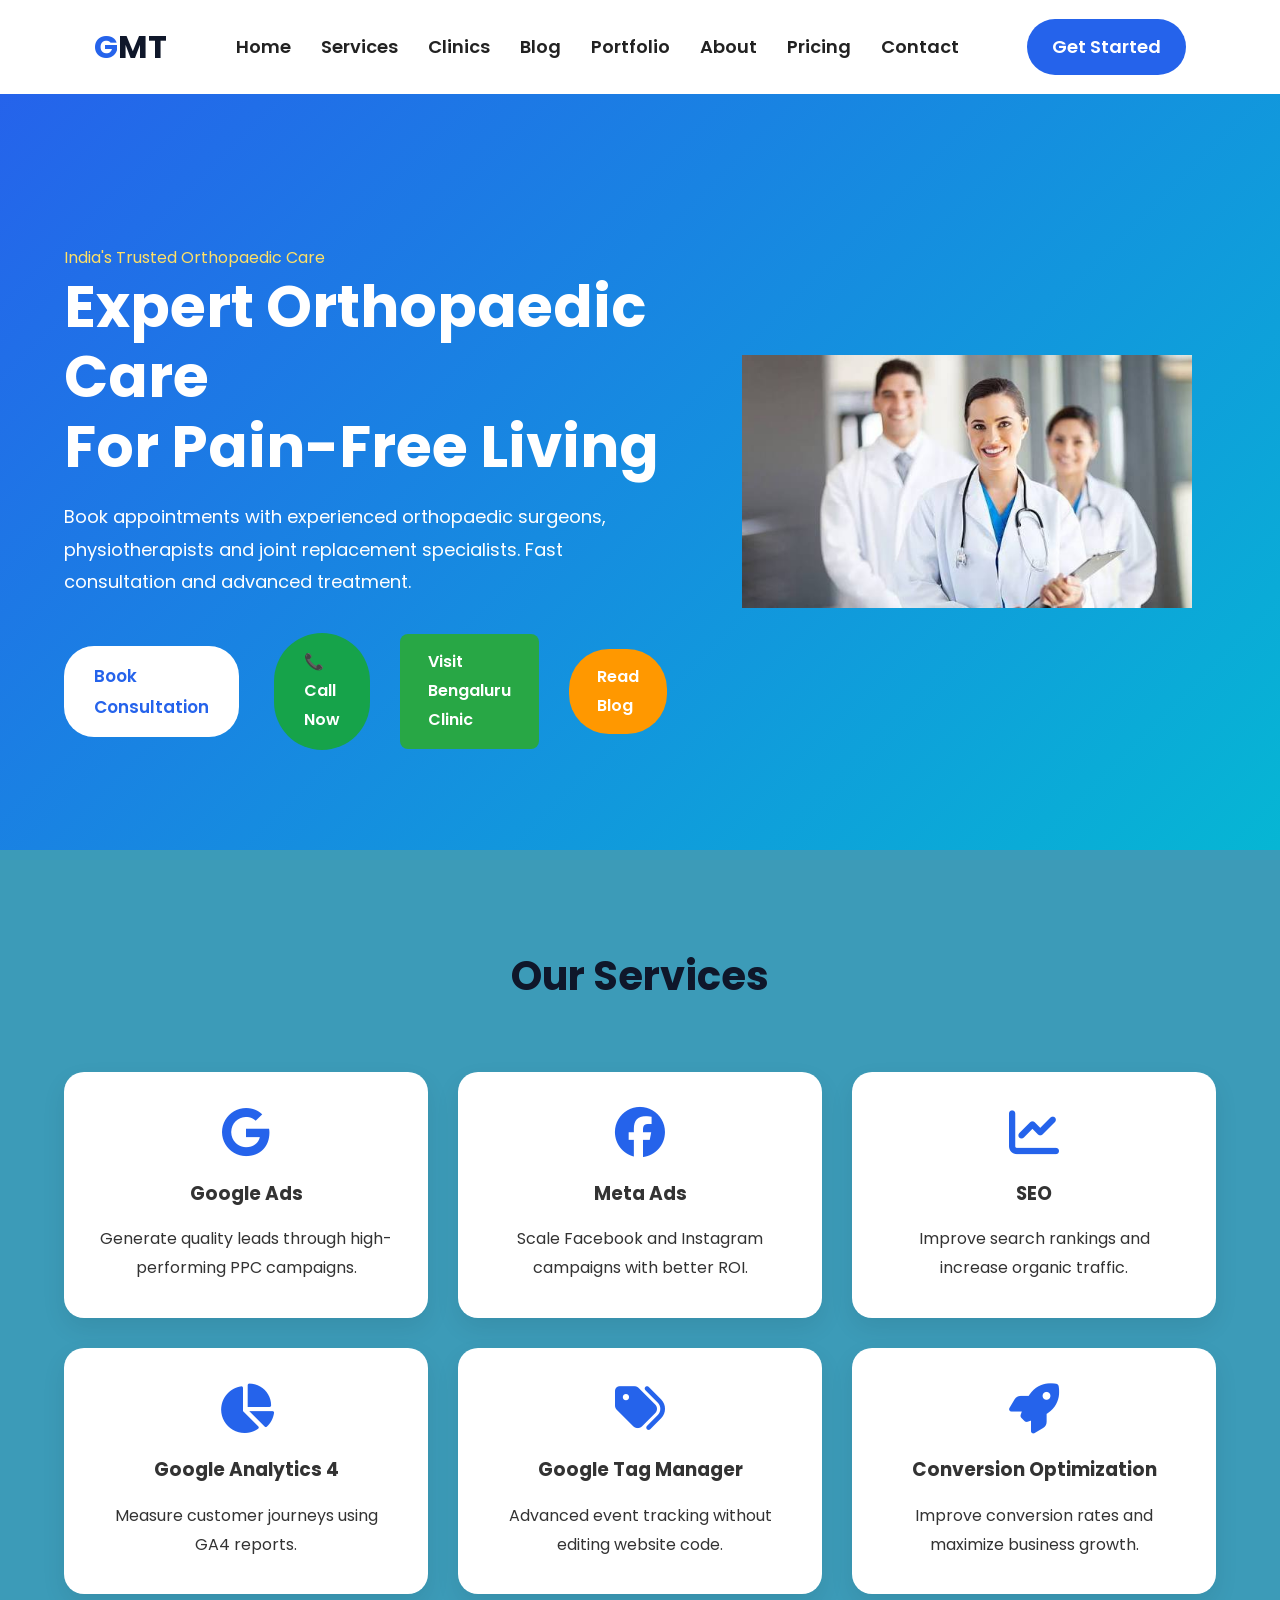
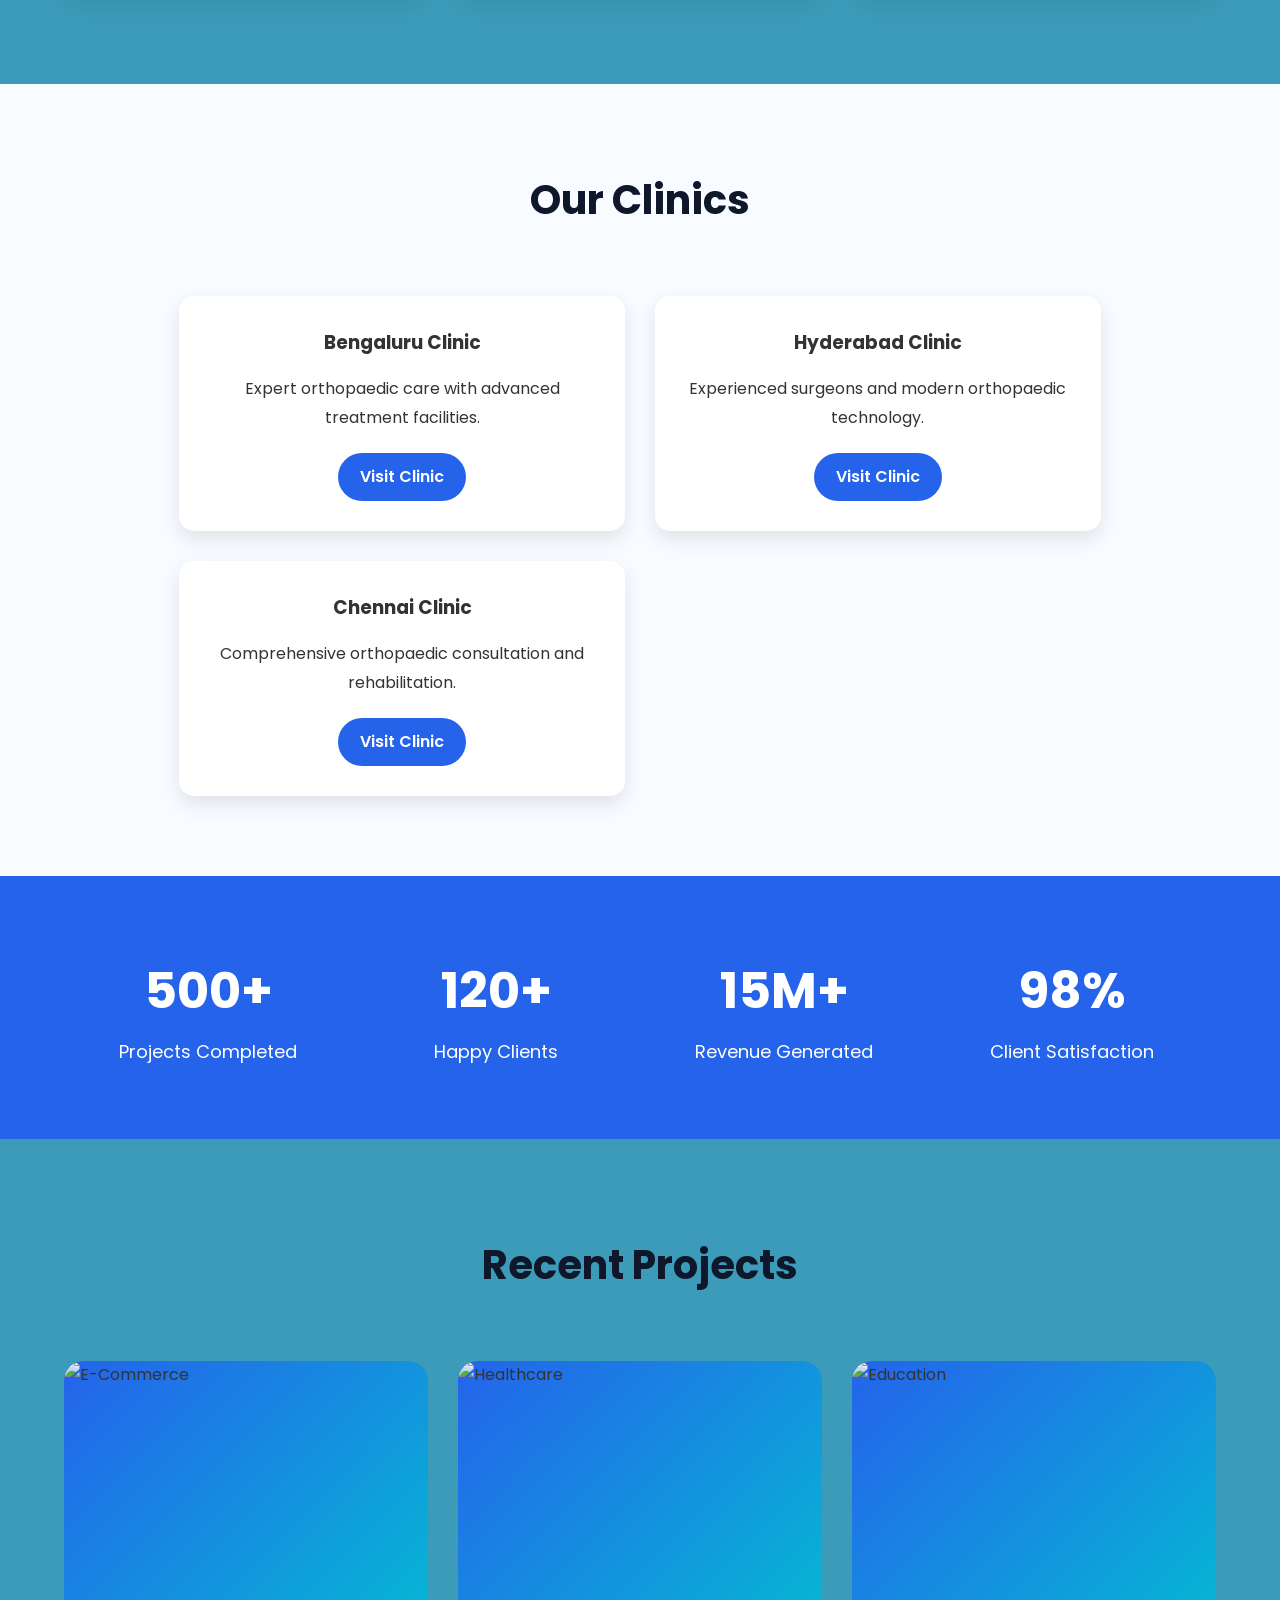
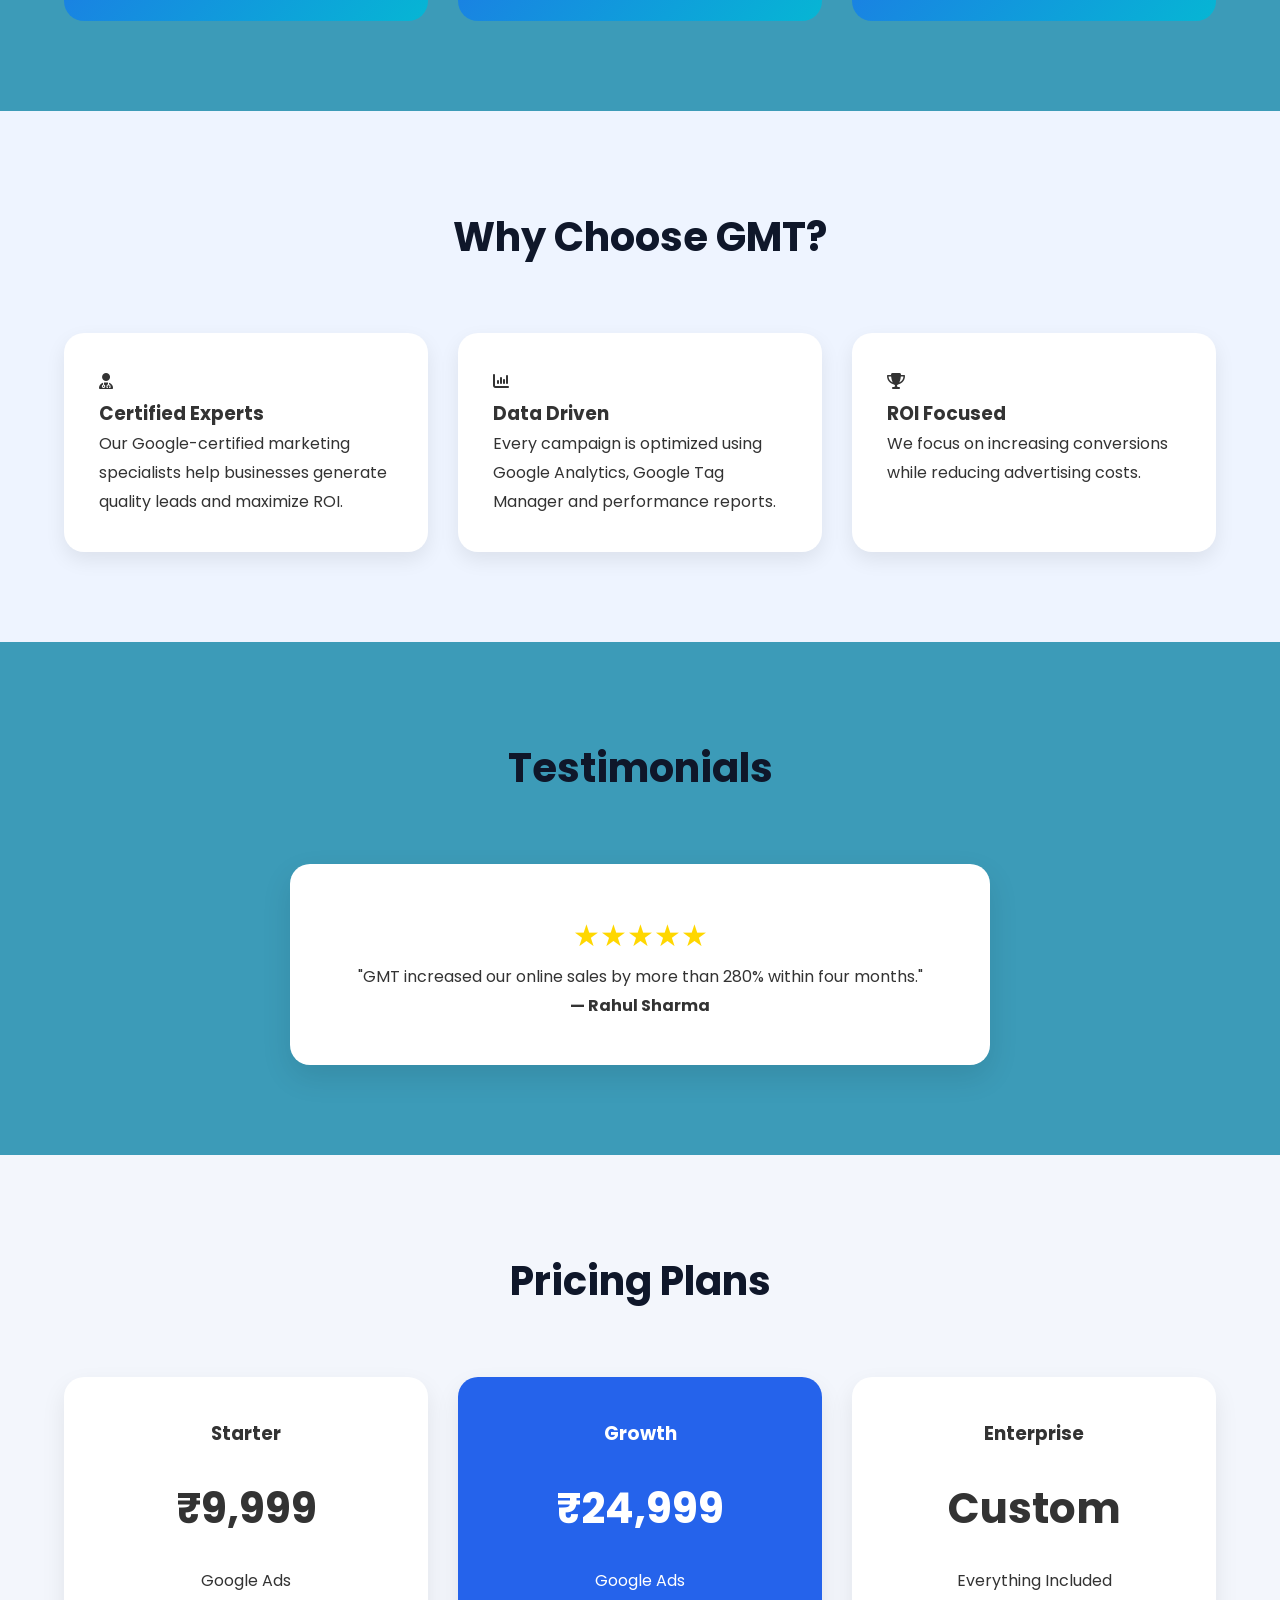
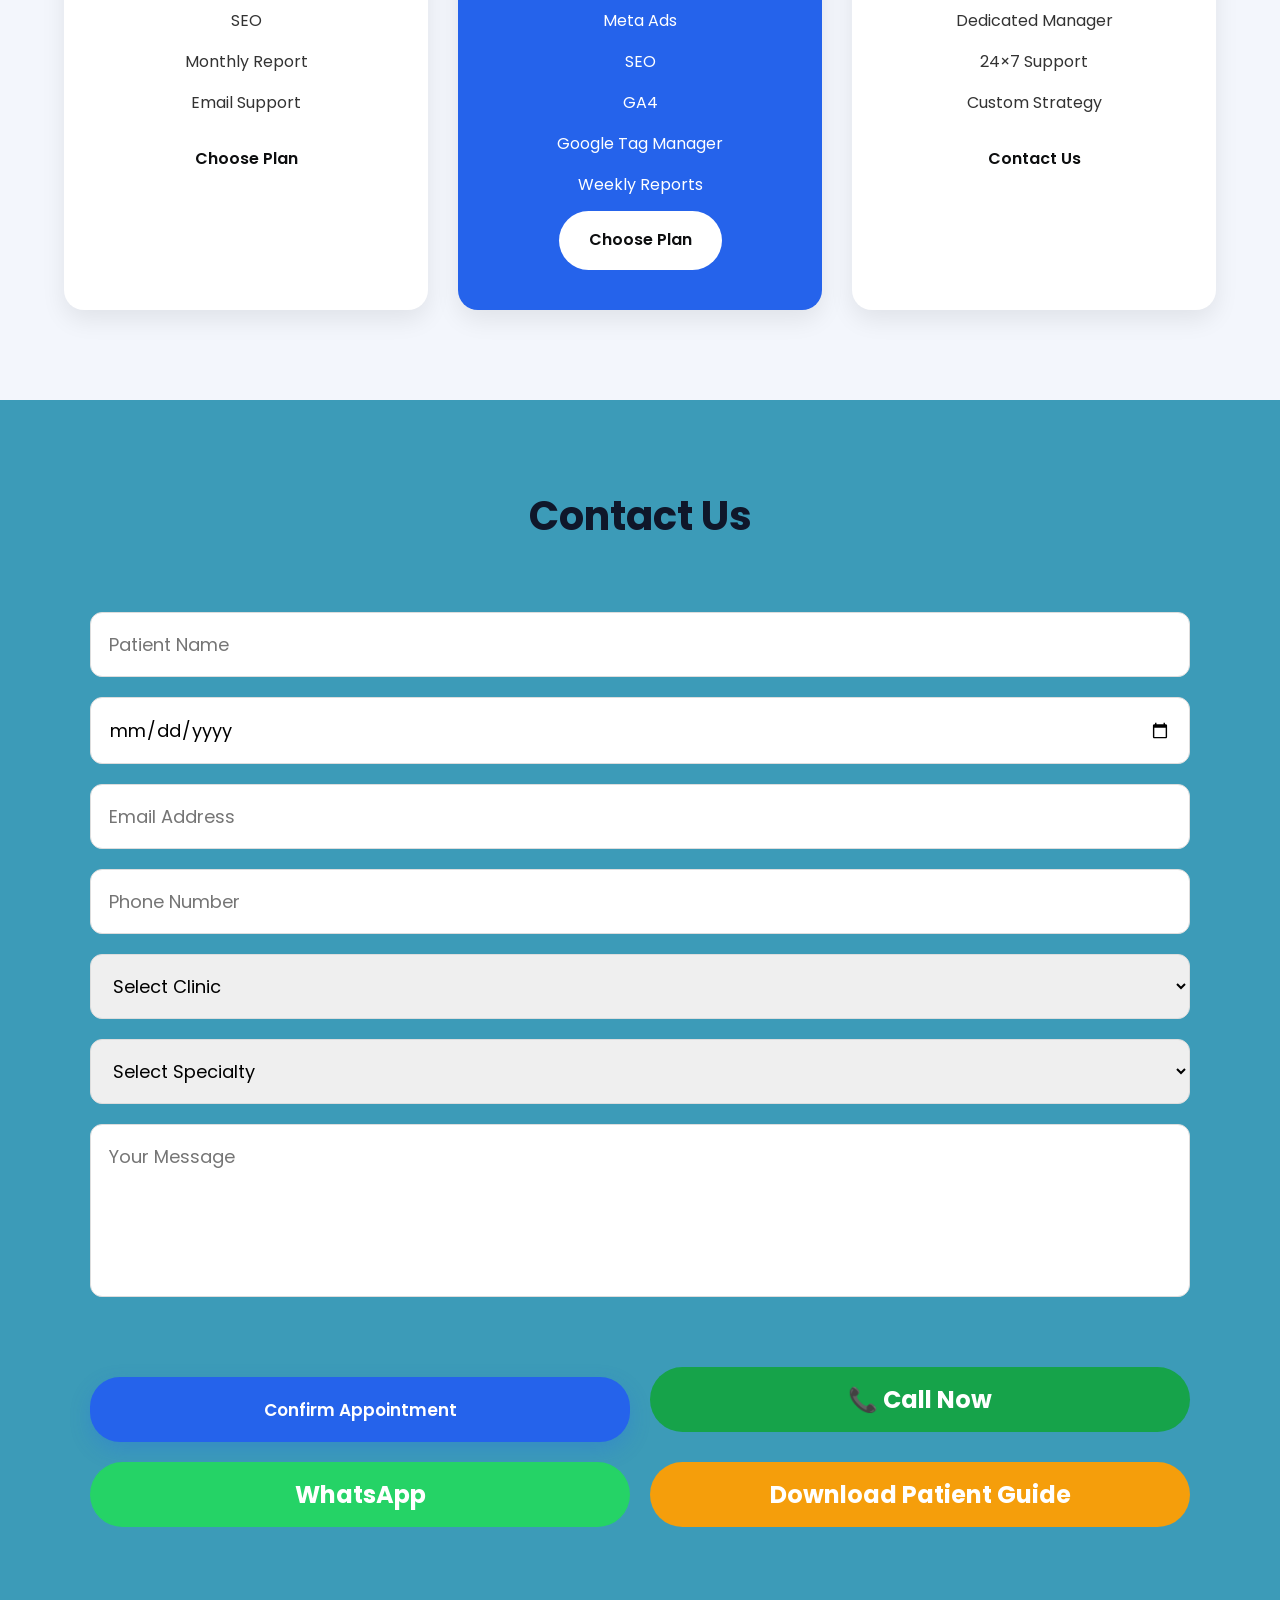
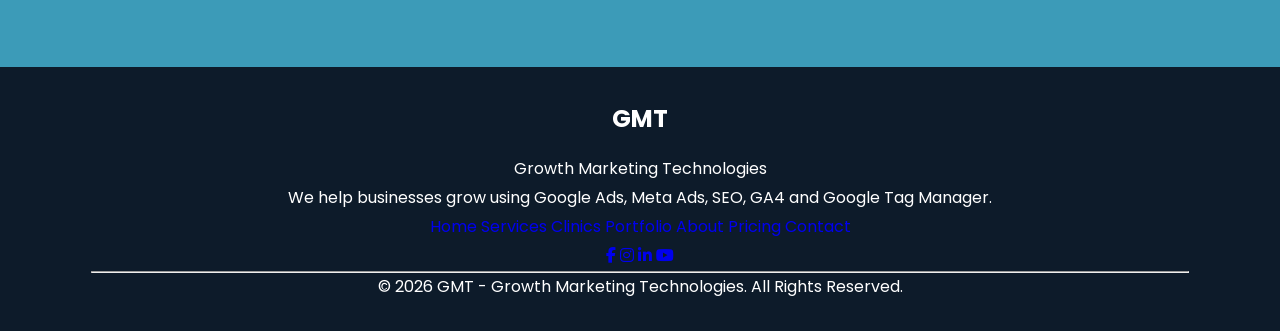
==== commit d3ce1f95: "Update index.html" ====
--- a/index.html
+++ b/index.html
@@ -62,6 +62,18 @@
 </head>
 
 <body>
+    <!-- Google tag (gtag.js) -->
+    <script async src="https://www.googletagmanager.com/gtag/js?id=G-GZ086NKCFY"></script>
+    <script>
+        window.dataLayer = window.dataLayer || [];
+
+        function gtag() {
+            dataLayer.push(arguments);
+        }
+        gtag('js', new Date());
+
+        gtag('config', 'G-GZ086NKCFY');
+    </script>
 
     <!-- Google Tag Manager (noscript) -->
 
@@ -804,4 +816,4 @@
 
 </body>
 
-</input id="date" required>+</input id="date" required>
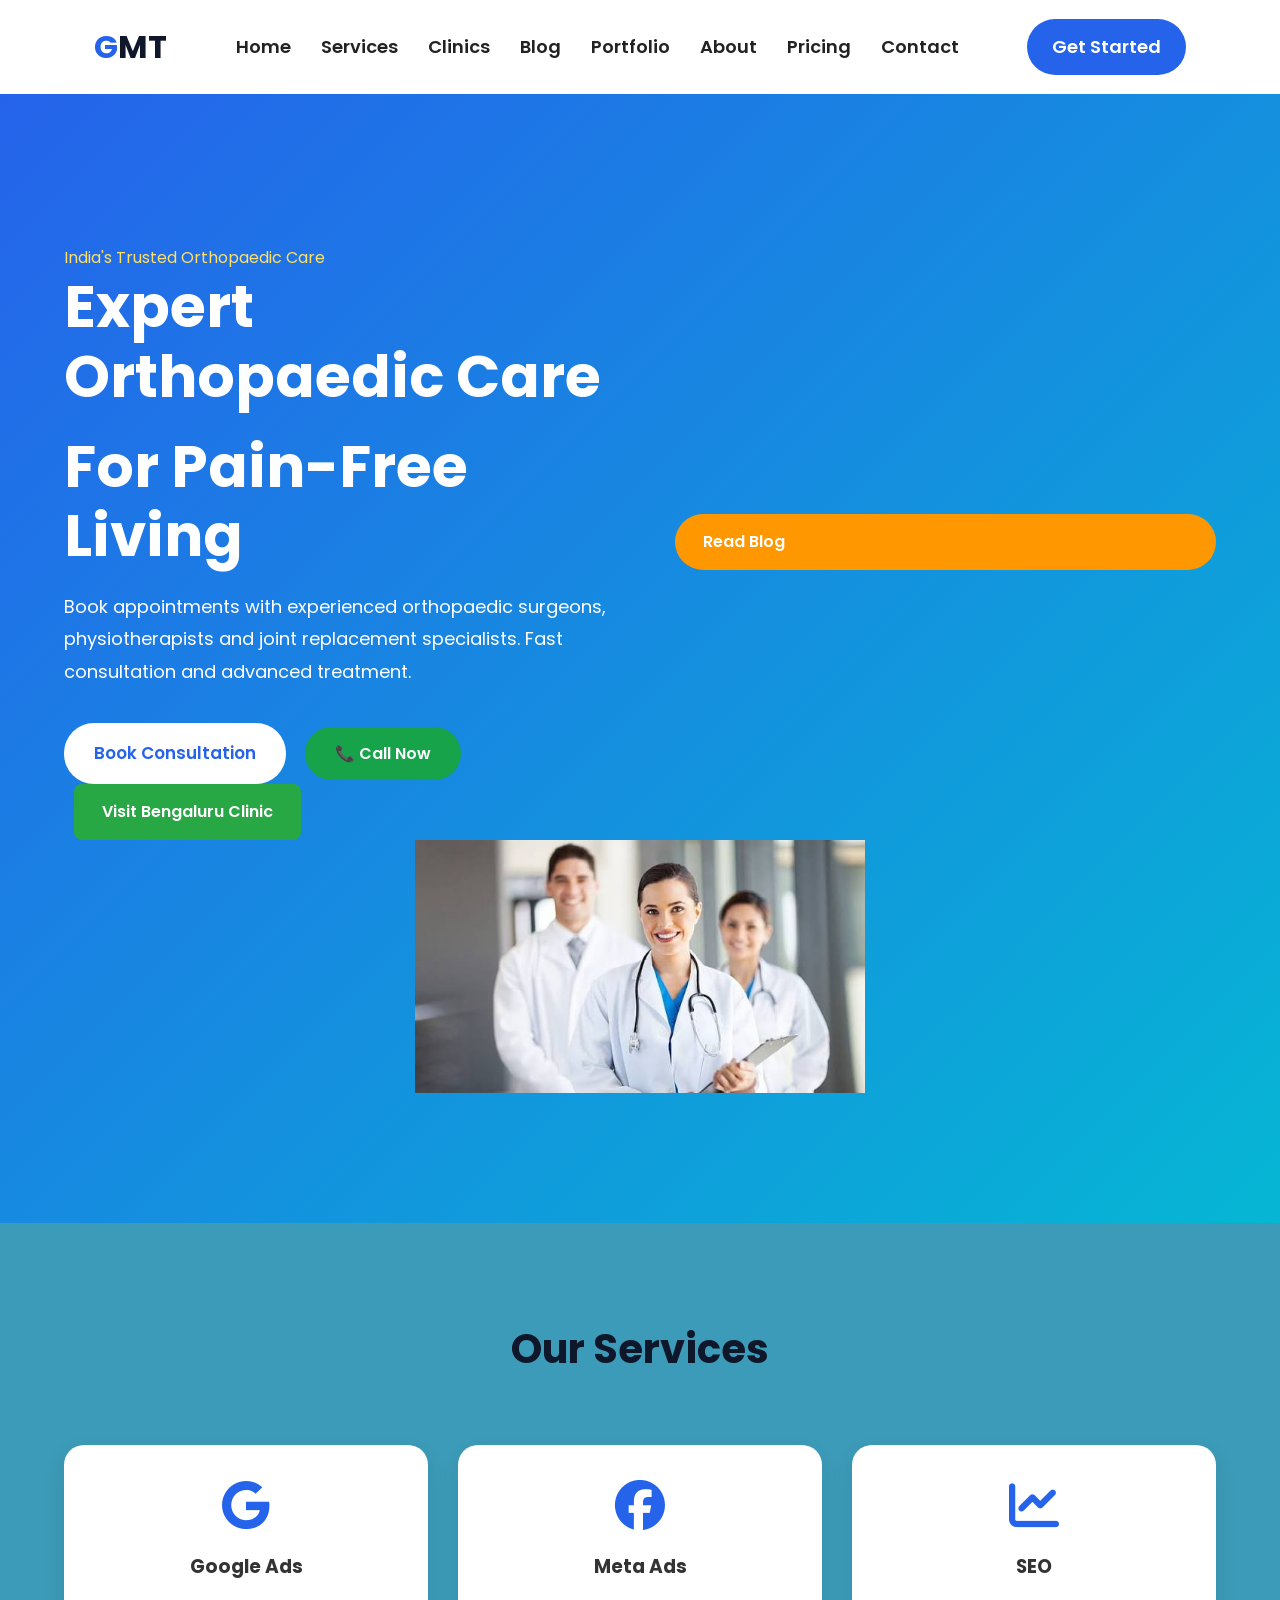
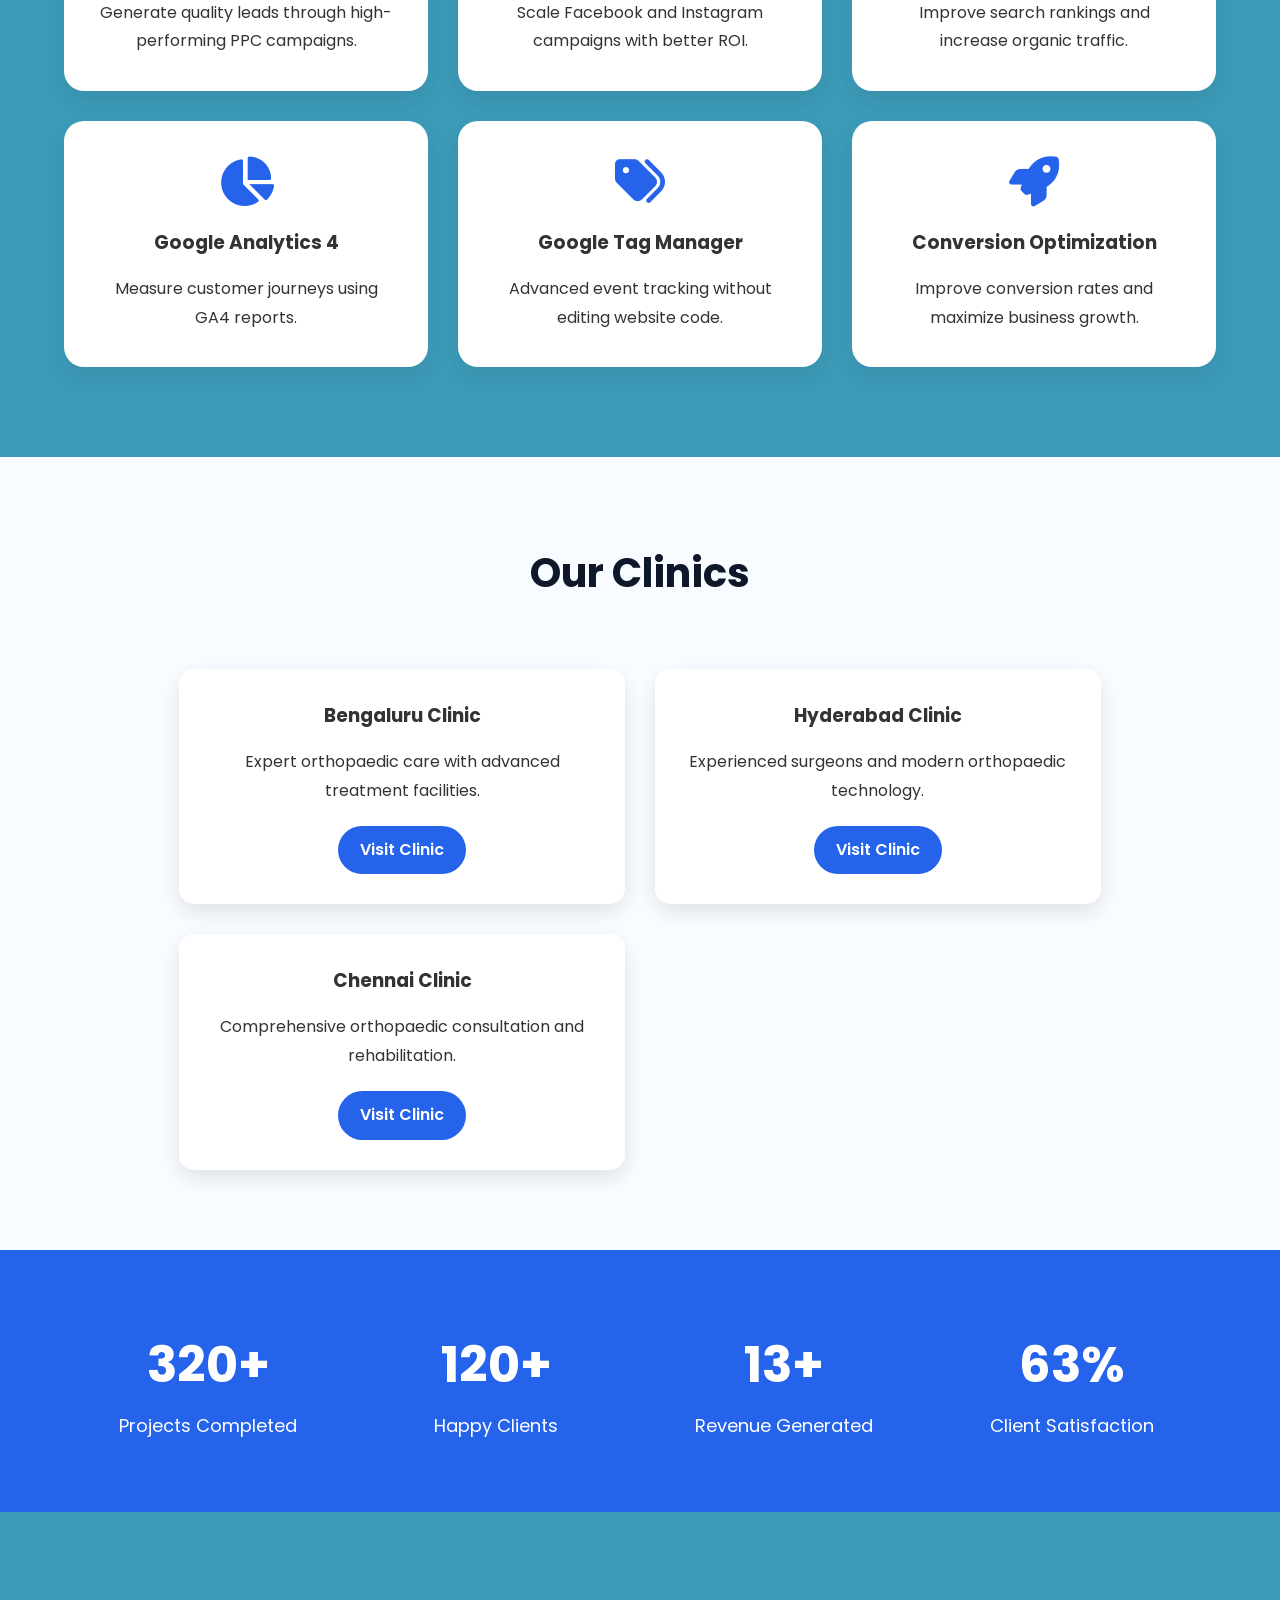
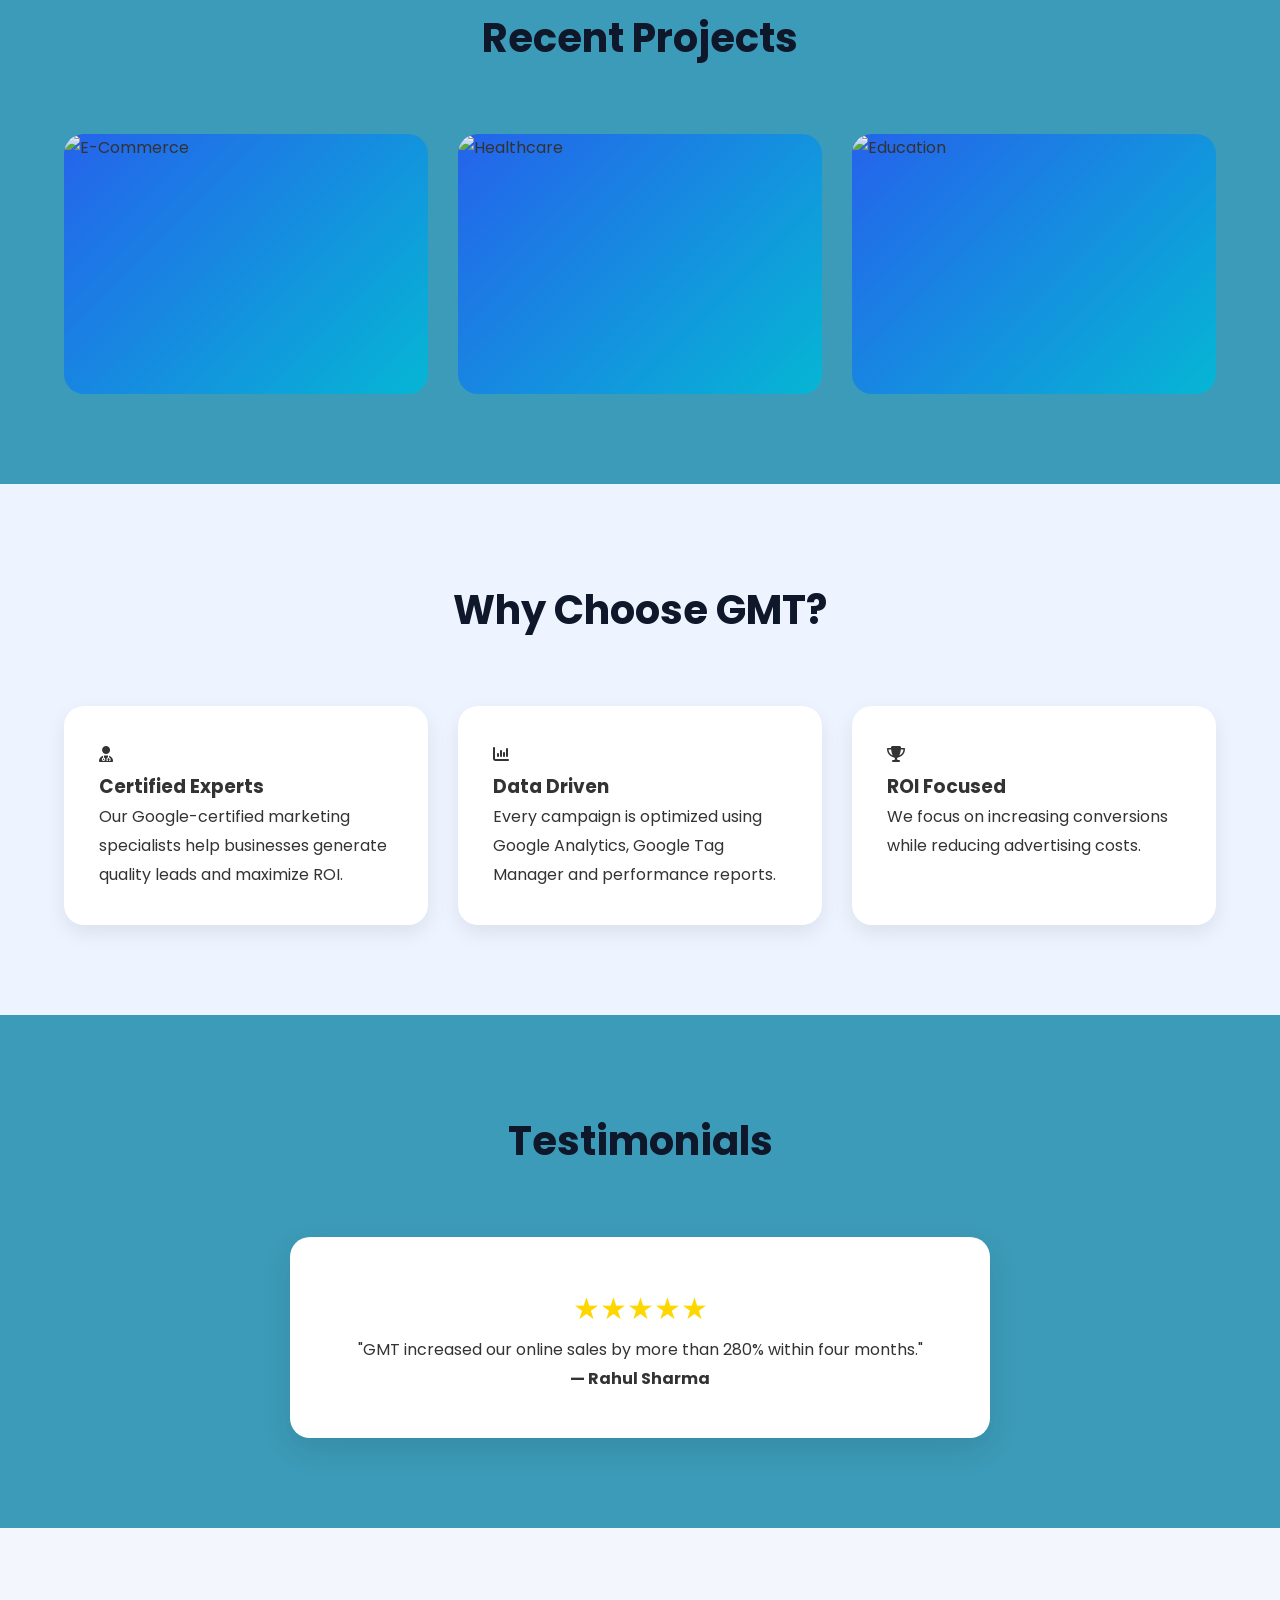
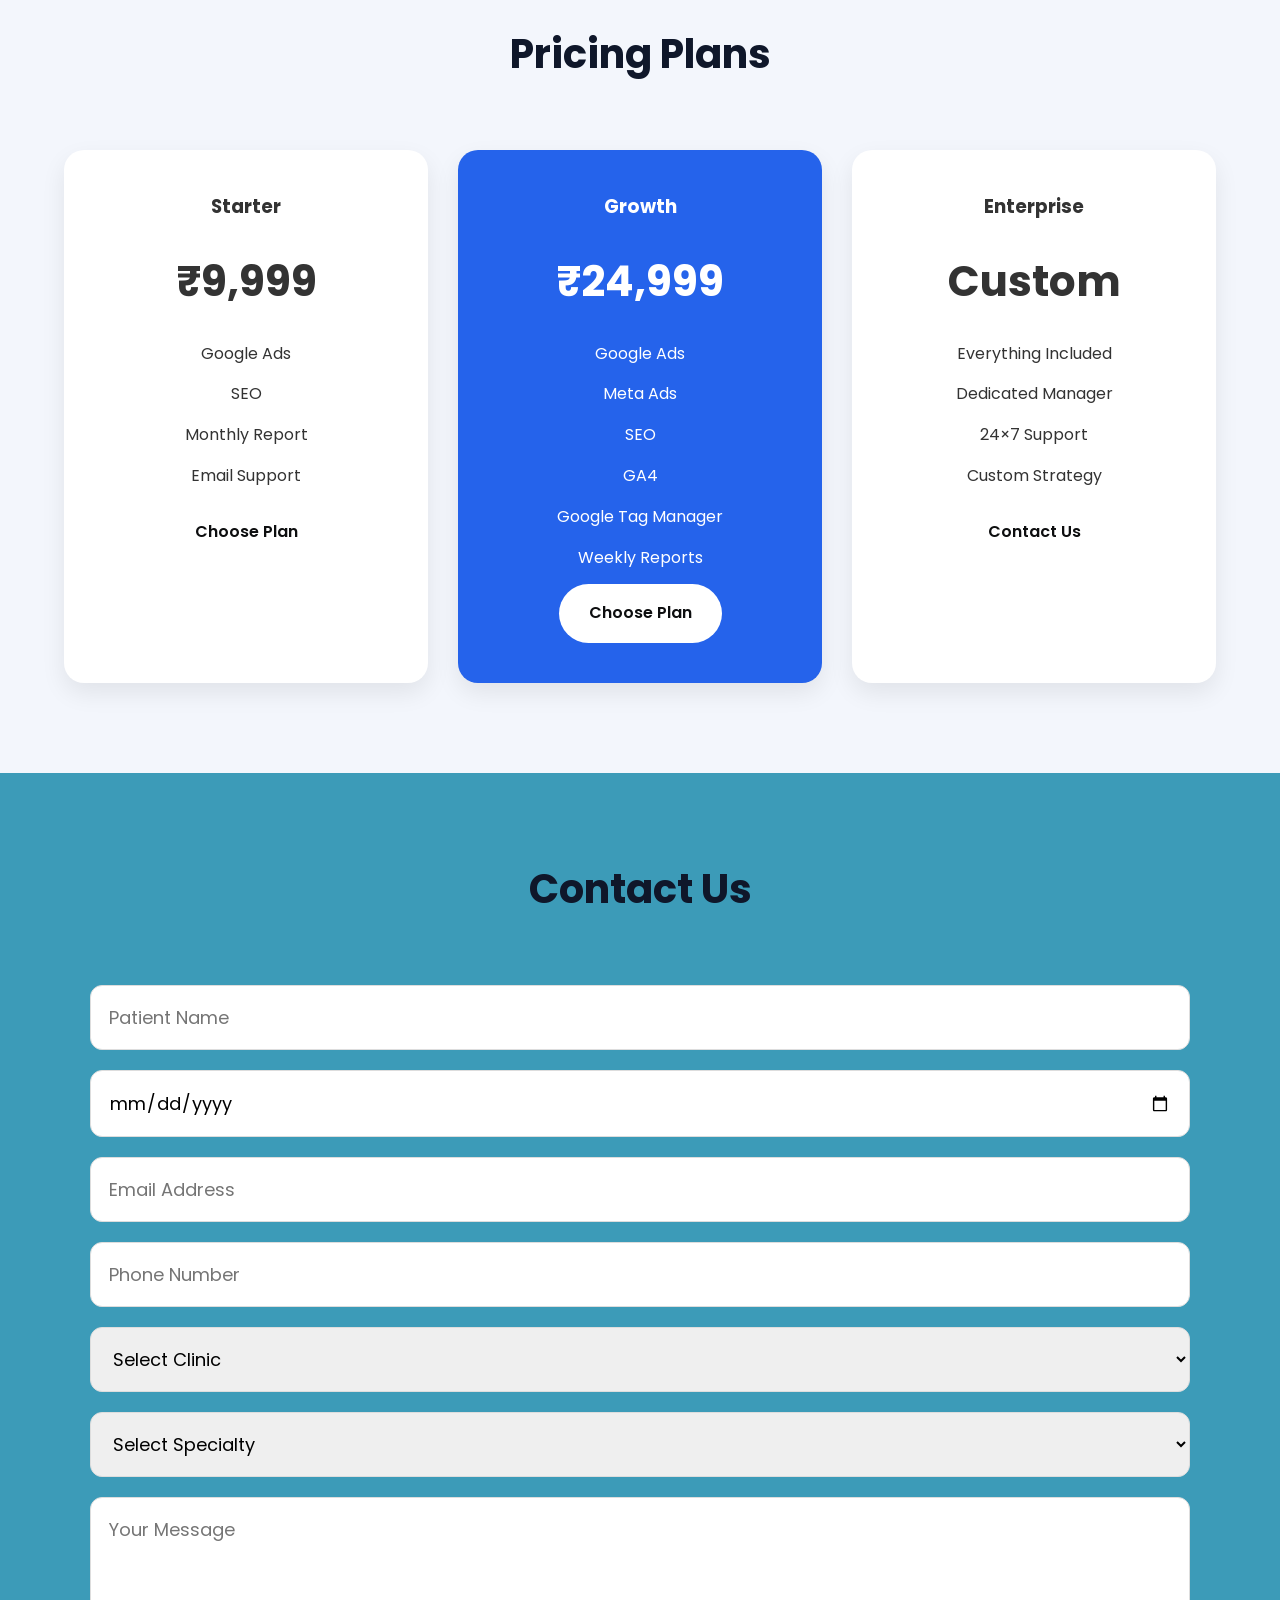
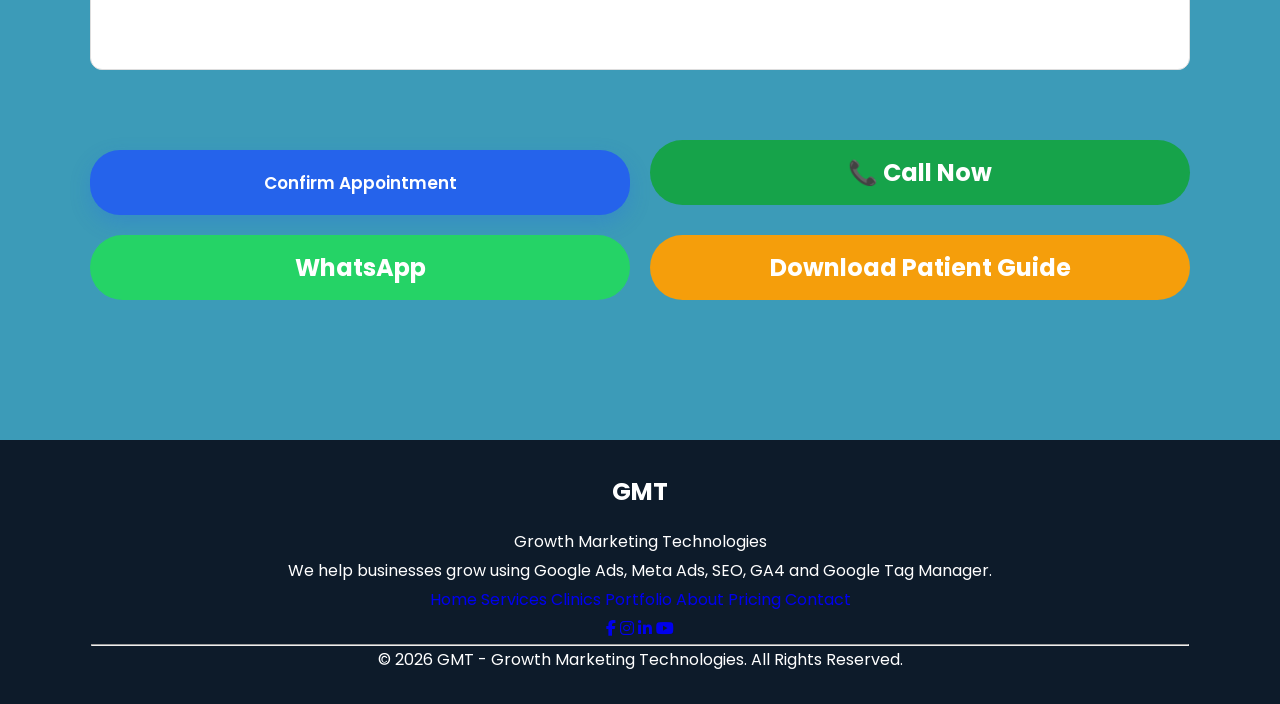
==== commit 75670d2e: "Update index.html" ====
--- a/index.html
+++ b/index.html
@@ -75,91 +75,79 @@
         gtag('config', 'G-GZ086NKCFY');
     </script>
 
-    <!-- Google Tag Manager (noscript) -->
-
-    <noscript>
-
-<iframe
-
-src="https://www.googletagmanager.com/ns.html?id=GTM-KC8PQ2DM"
-
-height="0"
-
-width="0"
-
-style="display:none;visibility:hidden">
+    <iframe src="https://www.googletagmanager.com/ns.html?id=GTM-KC8PQ2DM" height="0" width="0" style="display:none;visibility:hidden">
 
 </iframe>
 
-</noscript>
-
-    <!-- End Google Tag Manager (noscript) -->
-
-    <!-- ================= HEADER ================= -->
-
-    <header>
-
-        <div class="container nav">
-
-            <div class="logo">
-
-                <span>G</span>MT
-
-            </div>
-
-            <nav>
-
-                <ul>
-
-                    <li><a href="#home">Home</a></li>
-
-                    <li><a href="#services">Services</a></li>
-
-                    <li><a href="#clinics">Clinics</a></li>
-
-                    <li><a href="blog.html">Blog</a></li>
-
-                    <li><a href="#portfolio">Portfolio</a></li>
-
-                    <li><a href="#about">About</a></li>
-
-                    <li><a href="#pricing">Pricing</a></li>
-
-                    <li><a href="#contact">Contact</a></li>
-
-                </ul>
-
-            </nav>
-
-            <a href="landing.html" id="headerBookBtn" class="btn">
+</body>
+
+<!-- End Google Tag Manager (noscript) -->
+
+<!-- ================= HEADER ================= -->
+
+<header>
+
+    <div class="container nav">
+
+        <div class="logo">
+
+            <span>G</span>MT
+
+        </div>
+
+        <nav>
+
+            <ul>
+
+                <li><a href="#home">Home</a></li>
+
+                <li><a href="#services">Services</a></li>
+
+                <li><a href="#clinics">Clinics</a></li>
+
+                <li><a href="blog.html">Blog</a></li>
+
+                <li><a href="#portfolio">Portfolio</a></li>
+
+                <li><a href="#about">About</a></li>
+
+                <li><a href="#pricing">Pricing</a></li>
+
+                <li><a href="#contact">Contact</a></li>
+
+            </ul>
+
+        </nav>
+
+        <a href="landing.html" id="headerBookBtn" class="btn">
 
             Get Started
 
         </a>
 
-        </div>
-
-    </header>
-
-    <!-- ================= HERO ================= -->
-
-    <section class="hero" id="home">
-
-        <div class="container hero-grid">
-
-            <div class="hero-left">
-
-                <span class="tag">
+    </div>
+
+</header>
+
+<!-- ================= HERO ================= -->
+
+<section class="hero" id="home">
+
+    <div class="container hero-grid">
+
+        <div class="hero-left">
+
+            <span class="tag">
 
                 India's Trusted Orthopaedic Care
 
             </span>
 
-                <h1>
-
-                    Expert Orthopaedic Care
-
-                    <br> For Pain-Free Living
+            <h1>
+
+                Expert Orthopaedic Care
+
+                <h1> For Pain-Free Living
 
                 </h1>
 
@@ -169,7 +157,7 @@
 
                 </p>
 
-                <div class="hero-buttons">
+                <a class="hero-buttons">
 
                     <a href="landing.html" id="heroBookBtn" class="btn">
 
@@ -189,513 +177,513 @@
 
                 </a>
 
-                    </a>
-
-                    <a href="blog.html" class="btn-blog">
+        </div>
+
+        <a href="blog.html" class="btn-blog">
                     Read Blog
                     
                 </a>
 
+        </h1>
+
+    </div>
+
+    <div class="hero-right">
+
+        <img src="images/doctor.png" alt="Orthopaedic Doctor">
+
+    </div>
+
+    </div>
+
+</section>
+<!-- ================= SERVICES ================= -->
+
+<section class="services" id="services">
+
+    <div class="container">
+
+        <h2 class="title">
+            Our Services
+        </h2>
+
+        <div class="service-grid">
+
+            <div class="service-card">
+
+                <i class="fa-brands fa-google"></i>
+
+                <h3>Google Ads</h3>
+
+                <p>
+                    Generate quality leads through high-performing PPC campaigns.
+                </p>
+
+            </div>
+
+            <div class="service-card">
+
+                <i class="fa-brands fa-facebook"></i>
+
+                <h3>Meta Ads</h3>
+
+                <p>
+                    Scale Facebook and Instagram campaigns with better ROI.
+                </p>
+
+            </div>
+
+            <div class="service-card">
+
+                <i class="fa-solid fa-chart-line"></i>
+
+                <h3>SEO</h3>
+
+                <p>
+                    Improve search rankings and increase organic traffic.
+                </p>
+
+            </div>
+
+            <div class="service-card">
+
+                <i class="fa-solid fa-chart-pie"></i>
+
+                <h3>Google Analytics 4</h3>
+
+                <p>
+                    Measure customer journeys using GA4 reports.
+                </p>
+
+            </div>
+
+            <div class="service-card">
+
+                <i class="fa-solid fa-tags"></i>
+
+                <h3>Google Tag Manager</h3>
+
+                <p>
+                    Advanced event tracking without editing website code.
+                </p>
+
+            </div>
+
+            <div class="service-card">
+
+                <i class="fa-solid fa-rocket"></i>
+
+                <h3>Conversion Optimization</h3>
+
+                <p>
+                    Improve conversion rates and maximize business growth.
+                </p>
+
+            </div>
+
+        </div>
+
+    </div>
+
+</section>
+
+<!-- ================= CLINICS ================= -->
+
+<section class="clinics" id="clinics">
+
+    <div class="container">
+
+        <h2 class="title">
+            Our Clinics
+        </h2>
+
+        <div class="clinic-grid">
+
+            <div class="clinic-card">
+
+                <h3>Bengaluru Clinic</h3>
+
+                <p>
+                    Expert orthopaedic care with advanced treatment facilities.
+                </p>
+
+                <a href="clinics/bengaluru.html" class="clinic-btn">
+
+                    Visit Clinic
+
+                </a>
+
+            </div>
+
+            <div class="clinic-card">
+
+                <h3>Hyderabad Clinic</h3>
+
+                <p>
+                    Experienced surgeons and modern orthopaedic technology.
+                </p>
+
+                <a href="clinics/hyderabad.html" class="clinic-btn">
+
+                    Visit Clinic
+
+                </a>
+
+            </div>
+
+            <div class="clinic-card">
+
+                <h3>Chennai Clinic</h3>
+
+                <p>
+                    Comprehensive orthopaedic consultation and rehabilitation.
+                </p>
+
+                <a href="clinics/chennai.html" class="clinic-btn">
+
+                    Visit Clinic
+
+                </a>
+
+            </div>
+
+        </div>
+
+    </div>
+
+</section>
+
+<!-- ================= STATS ================= -->
+
+<section class="stats">
+
+    <div class="container stats-grid">
+
+        <div>
+
+            <h2>500+</h2>
+
+            <p>Projects Completed</p>
+
+        </div>
+
+        <div>
+
+            <h2>120+</h2>
+
+            <p>Happy Clients</p>
+
+        </div>
+
+        <div>
+
+            <h2>15M+</h2>
+
+            <p>Revenue Generated</p>
+
+        </div>
+
+        <div>
+
+            <h2>98%</h2>
+
+            <p>Client Satisfaction</p>
+
+        </div>
+
+    </div>
+
+</section>
+
+<!-- ================= PORTFOLIO ================= -->
+
+<section class="portfolio" id="portfolio">
+
+    <div class="container">
+
+        <h2 class="title">
+
+            Recent Projects
+
+        </h2>
+
+        <div class="portfolio-grid">
+
+            <div class="project">
+
+                <img src="https://images.unsplash.com/photo-1556740749-887f6717d7e4?w=700" alt="E-Commerce">
+
+                <div class="overlay">
+
+                    <h3>E-Commerce</h3>
+
                 </div>
 
             </div>
 
-            <div class="hero-right">
-
-                <img src="images/doctor.png" alt="Orthopaedic Doctor">
-
-            </div>
-
-        </div>
-
-    </section>
-    <!-- ================= SERVICES ================= -->
-
-    <section class="services" id="services">
-
-        <div class="container">
-
-            <h2 class="title">
-                Our Services
-            </h2>
-
-            <div class="service-grid">
-
-                <div class="service-card">
-
-                    <i class="fa-brands fa-google"></i>
-
-                    <h3>Google Ads</h3>
-
-                    <p>
-                        Generate quality leads through high-performing PPC campaigns.
-                    </p>
+            <div class="project">
+
+                <img src="https://images.unsplash.com/photo-1576091160399-112ba8d25d1d?w=700" alt="Healthcare">
+
+                <div class="overlay">
+
+                    <h3>Healthcare</h3>
 
                 </div>
 
-                <div class="service-card">
-
-                    <i class="fa-brands fa-facebook"></i>
-
-                    <h3>Meta Ads</h3>
-
-                    <p>
-                        Scale Facebook and Instagram campaigns with better ROI.
-                    </p>
+            </div>
+
+            <div class="project">
+
+                <img src="https://images.unsplash.com/photo-1521737604893-d14cc237f11d?w=700" alt="Education">
+
+                <div class="overlay">
+
+                    <h3>Education</h3>
 
                 </div>
 
-                <div class="service-card">
-
-                    <i class="fa-solid fa-chart-line"></i>
-
-                    <h3>SEO</h3>
-
-                    <p>
-                        Improve search rankings and increase organic traffic.
-                    </p>
-
-                </div>
-
-                <div class="service-card">
-
-                    <i class="fa-solid fa-chart-pie"></i>
-
-                    <h3>Google Analytics 4</h3>
-
-                    <p>
-                        Measure customer journeys using GA4 reports.
-                    </p>
-
-                </div>
-
-                <div class="service-card">
-
-                    <i class="fa-solid fa-tags"></i>
-
-                    <h3>Google Tag Manager</h3>
-
-                    <p>
-                        Advanced event tracking without editing website code.
-                    </p>
-
-                </div>
-
-                <div class="service-card">
-
-                    <i class="fa-solid fa-rocket"></i>
-
-                    <h3>Conversion Optimization</h3>
-
-                    <p>
-                        Improve conversion rates and maximize business growth.
-                    </p>
-
-                </div>
-
-            </div>
-
-        </div>
-
-    </section>
-
-    <!-- ================= CLINICS ================= -->
-
-    <section class="clinics" id="clinics">
-
-        <div class="container">
-
-            <h2 class="title">
-                Our Clinics
-            </h2>
-
-            <div class="clinic-grid">
-
-                <div class="clinic-card">
-
-                    <h3>Bengaluru Clinic</h3>
-
-                    <p>
-                        Expert orthopaedic care with advanced treatment facilities.
-                    </p>
-
-                    <a href="clinics/bengaluru.html" class="clinic-btn">
-
-                    Visit Clinic
-
-                </a>
-
-                </div>
-
-                <div class="clinic-card">
-
-                    <h3>Hyderabad Clinic</h3>
-
-                    <p>
-                        Experienced surgeons and modern orthopaedic technology.
-                    </p>
-
-                    <a href="clinics/hyderabad.html" class="clinic-btn">
-
-                    Visit Clinic
-
-                </a>
-
-                </div>
-
-                <div class="clinic-card">
-
-                    <h3>Chennai Clinic</h3>
-
-                    <p>
-                        Comprehensive orthopaedic consultation and rehabilitation.
-                    </p>
-
-                    <a href="clinics/chennai.html" class="clinic-btn">
-
-                    Visit Clinic
-
-                </a>
-
-                </div>
-
-            </div>
-
-        </div>
-
-    </section>
-
-    <!-- ================= STATS ================= -->
-
-    <section class="stats">
-
-        <div class="container stats-grid">
+            </div>
+
+        </div>
+
+    </div>
+
+</section>
+<!-- ================= ABOUT ================= -->
+
+<section class="about" id="about">
+
+    <div class="container">
+
+        <h2 class="title">
+
+            Why Choose GMT?
+
+        </h2>
+
+        <div class="about-grid">
 
             <div>
 
-                <h2>500+</h2>
-
-                <p>Projects Completed</p>
+                <i class="fa-solid fa-user-doctor"></i>
+
+                <h3>Certified Experts</h3>
+
+                <p>
+
+                    Our Google-certified marketing specialists help businesses generate quality leads and maximize ROI.
+
+                </p>
 
             </div>
 
             <div>
 
-                <h2>120+</h2>
-
-                <p>Happy Clients</p>
+                <i class="fa-solid fa-chart-column"></i>
+
+                <h3>Data Driven</h3>
+
+                <p>
+
+                    Every campaign is optimized using Google Analytics, Google Tag Manager and performance reports.
+
+                </p>
 
             </div>
 
             <div>
 
-                <h2>15M+</h2>
-
-                <p>Revenue Generated</p>
-
-            </div>
-
-            <div>
-
-                <h2>98%</h2>
-
-                <p>Client Satisfaction</p>
-
-            </div>
-
-        </div>
-
-    </section>
-
-    <!-- ================= PORTFOLIO ================= -->
-
-    <section class="portfolio" id="portfolio">
-
-        <div class="container">
-
-            <h2 class="title">
-
-                Recent Projects
-
-            </h2>
-
-            <div class="portfolio-grid">
-
-                <div class="project">
-
-                    <img src="https://images.unsplash.com/photo-1556740749-887f6717d7e4?w=700" alt="E-Commerce">
-
-                    <div class="overlay">
-
-                        <h3>E-Commerce</h3>
-
-                    </div>
-
-                </div>
-
-                <div class="project">
-
-                    <img src="https://images.unsplash.com/photo-1580281657527-47a3b3c61b35?w=700" alt="Healthcare">
-
-                    <div class="overlay">
-
-                        <h3>Healthcare</h3>
-
-                    </div>
-
-                </div>
-
-                <div class="project">
-
-                    <img src="https://images.unsplash.com/photo-1521737604893-d14cc237f11d?w=700" alt="Education">
-
-                    <div class="overlay">
-
-                        <h3>Education</h3>
-
-                    </div>
-
-                </div>
-
-            </div>
-
-        </div>
-
-    </section>
-    <!-- ================= ABOUT ================= -->
-
-    <section class="about" id="about">
-
-        <div class="container">
-
-            <h2 class="title">
-
-                Why Choose GMT?
-
-            </h2>
-
-            <div class="about-grid">
-
-                <div>
-
-                    <i class="fa-solid fa-user-doctor"></i>
-
-                    <h3>Certified Experts</h3>
-
-                    <p>
-
-                        Our Google-certified marketing specialists help businesses generate quality leads and maximize ROI.
-
-                    </p>
-
-                </div>
-
-                <div>
-
-                    <i class="fa-solid fa-chart-column"></i>
-
-                    <h3>Data Driven</h3>
-
-                    <p>
-
-                        Every campaign is optimized using Google Analytics, Google Tag Manager and performance reports.
-
-                    </p>
-
-                </div>
-
-                <div>
-
-                    <i class="fa-solid fa-trophy"></i>
-
-                    <h3>ROI Focused</h3>
-
-                    <p>
-
-                        We focus on increasing conversions while reducing advertising costs.
-
-                    </p>
-
-                </div>
-
-            </div>
-
-        </div>
-
-    </section>
-
-    <!-- ================= TESTIMONIAL ================= -->
-
-    <section class="testimonial">
-
-        <div class="container">
-
-            <h2 class="title">
-
-                Testimonials
-
-            </h2>
-
-            <div class="testimonial-box">
-
-                <p>
-
-                    ★★★★★
-
-                </p>
-
-                <p>
-
-                    "GMT increased our online sales by more than 280% within four months."
-
-                </p>
-
-                <h4>
-
-                    — Rahul Sharma
-
-                </h4>
-
-            </div>
-
-        </div>
-
-    </section>
-
-    <!-- ================= PRICING ================= -->
-
-    <section class="pricing" id="pricing">
-
-        <div class="container">
-
-            <h2 class="title">
-
-                Pricing Plans
-
-            </h2>
-
-            <div class="pricing-grid">
-
-                <div class="price-card">
-
-                    <h3>Starter</h3>
-
-                    <h2>₹9,999</h2>
-
-                    <ul>
-
-                        <li>Google Ads</li>
-
-                        <li>SEO</li>
-
-                        <li>Monthly Report</li>
-
-                        <li>Email Support</li>
-
-                    </ul>
-
-                    <a href="#" class="btn">
+                <i class="fa-solid fa-trophy"></i>
+
+                <h3>ROI Focused</h3>
+
+                <p>
+
+                    We focus on increasing conversions while reducing advertising costs.
+
+                </p>
+
+            </div>
+
+        </div>
+
+    </div>
+
+</section>
+
+<!-- ================= TESTIMONIAL ================= -->
+
+<section class="testimonial">
+
+    <div class="container">
+
+        <h2 class="title">
+
+            Testimonials
+
+        </h2>
+
+        <div class="testimonial-box">
+
+            <p>
+
+                ★★★★★
+
+            </p>
+
+            <p>
+
+                "GMT increased our online sales by more than 280% within four months."
+
+            </p>
+
+            <h4>
+
+                — Rahul Sharma
+
+            </h4>
+
+        </div>
+
+    </div>
+
+</section>
+
+<!-- ================= PRICING ================= -->
+
+<section class="pricing" id="pricing">
+
+    <div class="container">
+
+        <h2 class="title">
+
+            Pricing Plans
+
+        </h2>
+
+        <div class="pricing-grid">
+
+            <div class="price-card">
+
+                <h3>Starter</h3>
+
+                <h2>₹9,999</h2>
+
+                <ul>
+
+                    <li>Google Ads</li>
+
+                    <li>SEO</li>
+
+                    <li>Monthly Report</li>
+
+                    <li>Email Support</li>
+
+                </ul>
+
+                <a href="#" class="btn">
 
                     Choose Plan
 
                 </a>
 
-                </div>
-
-                <div class="price-card featured">
-
-                    <h3>Growth</h3>
-
-                    <h2>₹24,999</h2>
-
-                    <ul>
-
-                        <li>Google Ads</li>
-
-                        <li>Meta Ads</li>
-
-                        <li>SEO</li>
-
-                        <li>GA4</li>
-
-                        <li>Google Tag Manager</li>
-
-                        <li>Weekly Reports</li>
-
-                    </ul>
-
-                    <a href="#" class="btn">
+            </div>
+
+            <div class="price-card featured">
+
+                <h3>Growth</h3>
+
+                <h2>₹24,999</h2>
+
+                <ul>
+
+                    <li>Google Ads</li>
+
+                    <li>Meta Ads</li>
+
+                    <li>SEO</li>
+
+                    <li>GA4</li>
+
+                    <li>Google Tag Manager</li>
+
+                    <li>Weekly Reports</li>
+
+                </ul>
+
+                <a href="#" class="btn">
 
                     Choose Plan
 
                 </a>
 
-                </div>
-
-                <div class="price-card">
-
-                    <h3>Enterprise</h3>
-
-                    <h2>Custom</h2>
-
-                    <ul>
-
-                        <li>Everything Included</li>
-
-                        <li>Dedicated Manager</li>
-
-                        <li>24×7 Support</li>
-
-                        <li>Custom Strategy</li>
-
-                    </ul>
-
-                    <a href="#" class="btn">
+            </div>
+
+            <div class="price-card">
+
+                <h3>Enterprise</h3>
+
+                <h2>Custom</h2>
+
+                <ul>
+
+                    <li>Everything Included</li>
+
+                    <li>Dedicated Manager</li>
+
+                    <li>24×7 Support</li>
+
+                    <li>Custom Strategy</li>
+
+                </ul>
+
+                <a href="#" class="btn">
 
                     Contact Us
 
                 </a>
 
-                </div>
-
-            </div>
-
-        </div>
-
-    </section>
-
-    <!-- ================= CONTACT ================= -->
-
-    <section class="contact" id="contact">
-
-        <div class="container">
-
-            <h2 class="title">Contact Us</h2>
-
-            <form id="appointmentForm">
-
-                <!-- Patient Name -->
-                <input type="text" id="name" placeholder="Patient Name" required>
-
-                <!-- Appointment Date -->
-                <input type="date" id="date" required>
-
-                <!-- Email -->
-                <input type="email" id="email" placeholder="Email Address" required>
-
-                <!-- Phone -->
-                <input type="tel" id="phone" placeholder="Phone Number" required>
-
-                <!-- Clinic -->
-                <select id="clinic" required>
+            </div>
+
+        </div>
+
+    </div>
+
+</section>
+
+<!-- ================= CONTACT ================= -->
+
+<section class="contact" id="contact">
+
+    <div class="container">
+
+        <h2 class="title">Contact Us</h2>
+
+        <form id="appointmentForm">
+
+            <!-- Patient Name -->
+            <input type="text" id="name" placeholder="Patient Name" required>
+
+            <!-- Appointment Date -->
+            <input type="date" id="date" required>
+
+            <!-- Email -->
+            <input type="email" id="email" placeholder="Email Address" required>
+
+            <!-- Phone -->
+            <input type="tel" id="phone" placeholder="Phone Number" required>
+
+            <!-- Clinic -->
+            <select id="clinic" required>
                 <option value="">Select Clinic</option>
                 <option value="Bengaluru">Bengaluru</option>
                 <option value="Hyderabad">Hyderabad</option>
                 <option value="Chennai">Chennai</option>
             </select>
 
-                <!-- Specialty -->
-                <select id="specialty" required>
+            <!-- Specialty -->
+            <select id="specialty" required>
                 <option value="">Select Specialty</option>
                 <option value="Knee">Knee Replacement</option>
                 <option value="Hip">Hip Replacement</option>
@@ -703,117 +691,117 @@
                 <option value="Spine">Spine Surgery</option>
             </select>
 
-                <!-- Message -->
-                <textarea id="message" rows="5" placeholder="Your Message"></textarea>
-
-                <!-- Action Buttons -->
-                <div class="action-buttons">
-
-                    <button type="submit" id="submitAppointment">
+            <!-- Message -->
+            <textarea id="message" rows="5" placeholder="Your Message"></textarea>
+
+            <!-- Action Buttons -->
+            <div class="action-buttons">
+
+                <button type="submit" id="submitAppointment">
                     Confirm Appointment
                 </button>
 
-                    <a href="tel:+919999999999" id="contactCallBtn">
+                <a href="tel:+919999999999" id="contactCallBtn">
                     📞 Call Now
                 </a>
 
-                    <a href="https://wa.me/919999999999" target="_blank" id="whatsappBtn">
+                <a href="https://wa.me/919999999999" target="_blank" id="whatsappBtn">
                     WhatsApp
                 </a>
 
-                    <button type="button" id="downloadGuide">
+                <button type="button" id="downloadGuide">
                     Download Patient Guide
                 </button>
 
-                </div>
-
-            </form>
-
-        </div>
-
-    </section>
-    <!-- ================= FOOTER ================= -->
-
-    <footer>
-
-        <div class="container">
-
-            <h2>GMT</h2>
-
-            <p>
-
-                Growth Marketing Technologies
-
-            </p>
-
-            <p>
-
-                We help businesses grow using Google Ads, Meta Ads, SEO, GA4 and Google Tag Manager.
-
-            </p>
-
-            <div class="footer-links">
-
-                <a href="#home">Home</a>
-
-                <a href="#services">Services</a>
-
-                <a href="#clinics">Clinics</a>
-
-                <a href="#portfolio">Portfolio</a>
-
-                <a href="#about">About</a>
-
-                <a href="#pricing">Pricing</a>
-
-                <a href="#contact">Contact</a>
-
-            </div>
-
-            <div class="social-icons">
-
-                <a href="#">
-
-                    <i class="fab fa-facebook-f"></i>
-
-                </a>
-
-                <a href="#">
-
-                    <i class="fab fa-instagram"></i>
-
-                </a>
-
-                <a href="#">
-
-                    <i class="fab fa-linkedin-in"></i>
-
-                </a>
-
-                <a href="#">
-
-                    <i class="fab fa-youtube"></i>
-
-                </a>
-
-            </div>
-
-            <hr>
-
-            <p>
-
-                © 2026 GMT - Growth Marketing Technologies. All Rights Reserved.
-
-            </p>
-
-        </div>
-
-        </div>
-
-        <!-- ================= JAVASCRIPT ================= -->
-
-        <script src="script.js"></script>
-
-</body>
-
-</input id="date" required>
+            </div>
+
+        </form>
+
+    </div>
+
+</section>
+<!-- ================= FOOTER ================= -->
+
+<footer>
+
+    <div class="container">
+
+        <h2>GMT</h2>
+
+        <p>
+
+            Growth Marketing Technologies
+
+        </p>
+
+        <p>
+
+            We help businesses grow using Google Ads, Meta Ads, SEO, GA4 and Google Tag Manager.
+
+        </p>
+
+        <div class="footer-links">
+
+            <a href="#home">Home</a>
+
+            <a href="#services">Services</a>
+
+            <a href="#clinics">Clinics</a>
+
+            <a href="#portfolio">Portfolio</a>
+
+            <a href="#about">About</a>
+
+            <a href="#pricing">Pricing</a>
+
+            <a href="#contact">Contact</a>
+
+        </div>
+
+        <div class="social-icons">
+
+            <a href="#">
+
+                <i class="fab fa-facebook-f"></i>
+
+            </a>
+
+            <a href="#">
+
+                <i class="fab fa-instagram"></i>
+
+            </a>
+
+            <a href="#">
+
+                <i class="fab fa-linkedin-in"></i>
+
+            </a>
+
+            <a href="#">
+
+                <i class="fab fa-youtube"></i>
+
+            </a>
+
+        </div>
+
+        <hr>
+
+        <p>
+
+            © 2026 GMT - Growth Marketing Technologies. All Rights Reserved.
+
+        </p>
+
+    </div>
+
+    </div>
+
+    <!-- ================= JAVASCRIPT ================= -->
+
+    <script src="script.js"></script>
+
+    </body>
+
+    </input id="date" required>
